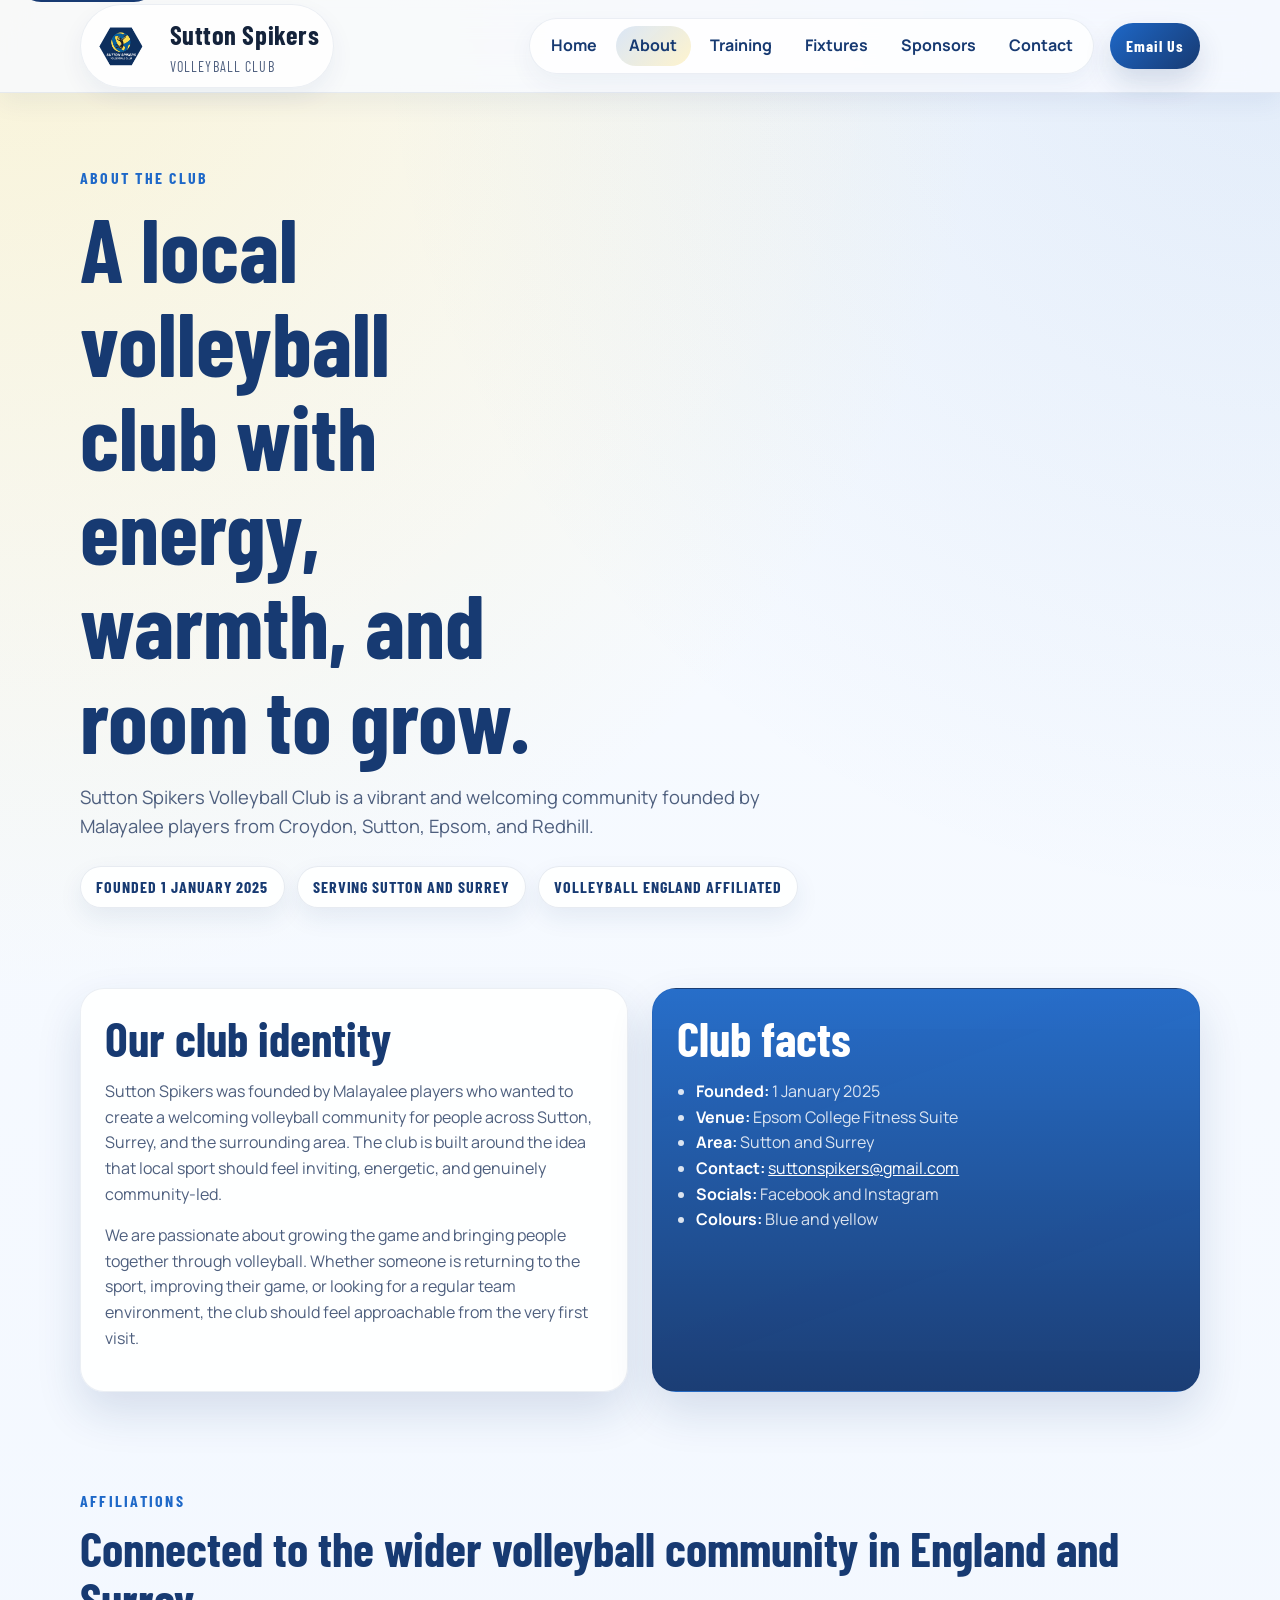
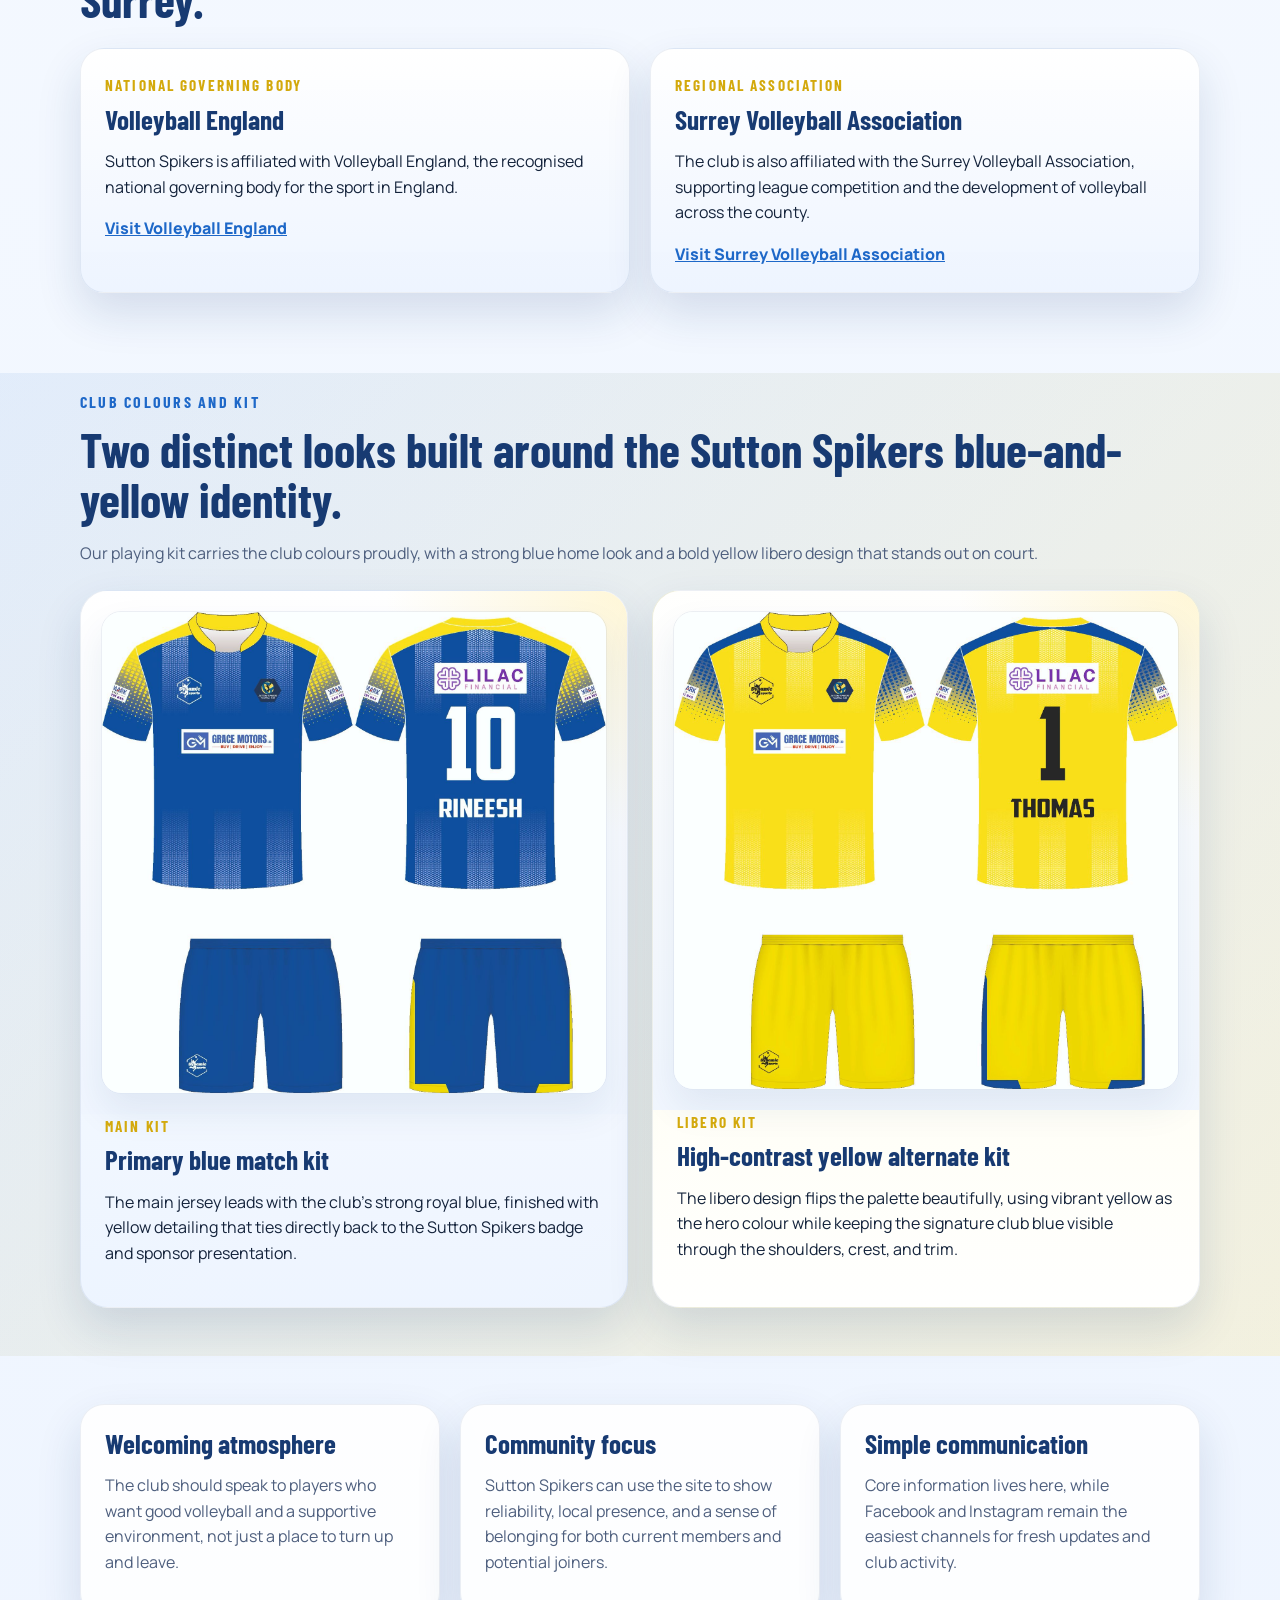
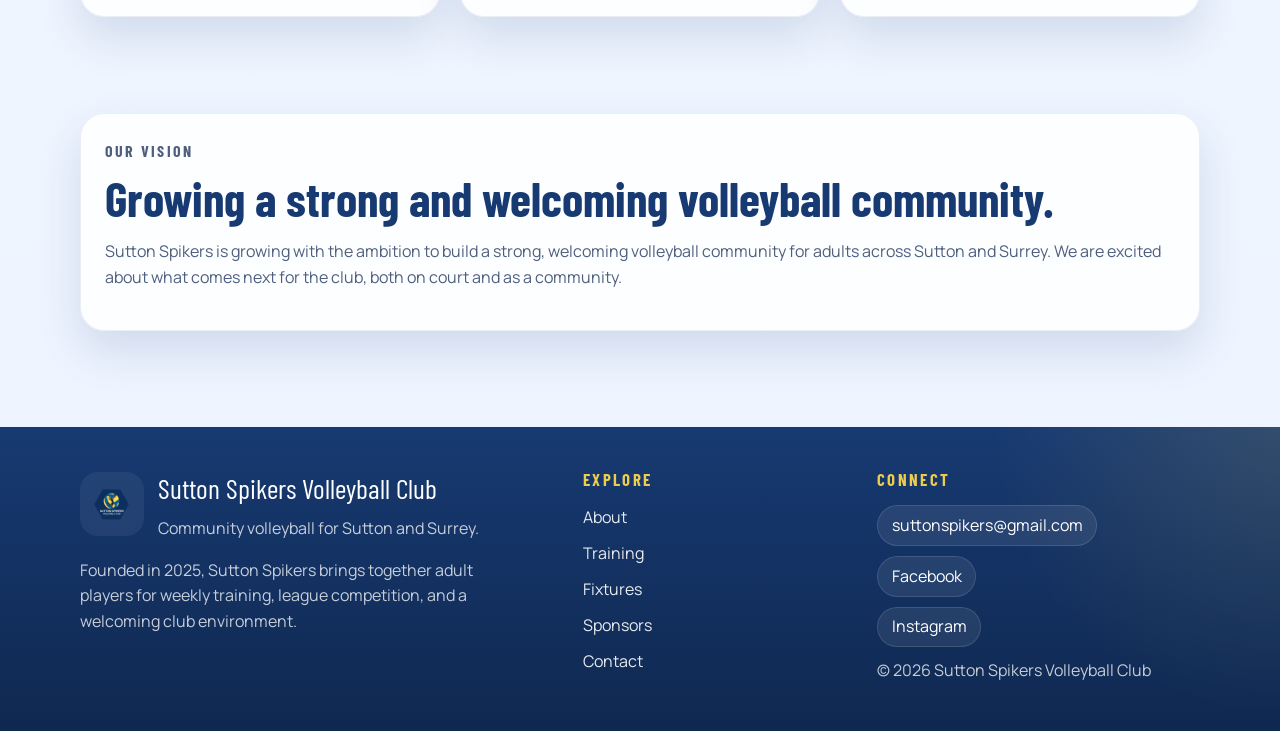
==== about.html @ 0df31cee "Build Sutton Spikers club website" ====
<!DOCTYPE html>
<html lang="en">
<head>
  <meta charset="UTF-8">
  <meta name="viewport" content="width=device-width, initial-scale=1.0">
  <title>About | Sutton Spikers Volleyball Club</title>
  <meta
    name="description"
    content="Learn more about Sutton Spikers Volleyball Club, a vibrant community founded by Malayalee players from Croydon, Sutton, Epsom, and Redhill."
  >
  <meta property="og:title" content="About | Sutton Spikers Volleyball Club">
  <meta property="og:description" content="Learn about Sutton Spikers, founded on 1 January 2025 and serving volleyball players across Sutton and Surrey.">
  <meta property="og:type" content="website">
  <meta property="og:url" content="https://suttonspikers.co.uk/about.html">
  <meta property="og:image" content="https://suttonspikers.co.uk/assets/logo-optimized.png">
  <meta name="twitter:card" content="summary_large_image">
  <meta name="twitter:title" content="About | Sutton Spikers Volleyball Club">
  <meta name="twitter:description" content="Learn about Sutton Spikers, founded on 1 January 2025 and serving volleyball players across Sutton and Surrey.">
  <meta name="twitter:image" content="https://suttonspikers.co.uk/assets/logo-optimized.png">
  <link rel="preconnect" href="https://fonts.googleapis.com">
  <link rel="preconnect" href="https://fonts.gstatic.com" crossorigin>
  <link
    href="https://fonts.googleapis.com/css2?family=Barlow+Condensed:wght@500;600;700&family=Manrope:wght@400;500;700;800&display=swap"
    rel="stylesheet"
  >
  <link rel="icon" type="image/png" href="assets/favicon.png">
  <link rel="stylesheet" href="styles.css">
  <script src="script.js" defer></script>
</head>
<body>
  <a class="skip-link" href="#main-content">Skip to content</a>
  <header class="site-header">
    <div class="container site-header__inner">
      <a class="brand" href="index.html" aria-label="Sutton Spikers home">
        <img class="brand__logo" src="assets/logo-optimized.png" alt="Sutton Spikers Volleyball Club logo">
        <span class="brand__text">
          <span class="brand__name">Sutton Spikers</span>
          <span class="brand__tag">Volleyball Club</span>
        </span>
      </a>
      <button
        class="nav-toggle"
        type="button"
        aria-expanded="false"
        aria-controls="site-nav"
        aria-label="Open navigation"
      >
        <span></span>
        <span></span>
        <span></span>
      </button>
      <div class="header-actions">
        <nav class="site-nav" id="site-nav" aria-label="Primary navigation">
          <a href="index.html">Home</a>
          <a class="is-current" href="about.html" aria-current="page">About</a>
          <a href="training.html">Training</a>
          <a href="fixtures.html">Fixtures</a>
          <a href="sponsors.html">Sponsors</a>
          <a href="contact.html">Contact</a>
        </nav>
        <a
          class="header-cta"
          href="mailto:suttonspikers@gmail.com?subject=Club%20Enquiry"
        >
          Email Us
        </a>
      </div>
    </div>
  </header>

  <main id="main-content">
    <section class="page-hero">
      <div class="container">
        <p class="eyebrow">About the club</p>
        <h1>A local volleyball club with energy, warmth, and room to grow.</h1>
        <p class="page-hero__lede">
          Sutton Spikers Volleyball Club is a vibrant and welcoming community founded by Malayalee players from
          Croydon, Sutton, Epsom, and Redhill.
        </p>
        <div class="training-badges" aria-label="About quick facts">
          <span class="training-badge">Founded 1 January 2025</span>
          <span class="training-badge">Serving Sutton and Surrey</span>
          <span class="training-badge">Volleyball England affiliated</span>
        </div>
      </div>
    </section>

    <section class="section">
      <div class="container content-grid">
        <article class="content-panel">
          <h2>Our club identity</h2>
          <p>
            Sutton Spikers was founded by Malayalee players who wanted to create a welcoming volleyball community for
            people across Sutton, Surrey, and the surrounding area. The club is built around the idea that local sport
            should feel inviting, energetic, and genuinely community-led.
          </p>
          <p>
            We are passionate about growing the game and bringing people together through volleyball. Whether someone
            is returning to the sport, improving their game, or looking for a regular team environment, the club
            should feel approachable from the very first visit.
          </p>
        </article>
        <aside class="content-panel content-panel--highlight">
          <h2>Club facts</h2>
          <ul class="detail-list">
            <li><strong>Founded:</strong> 1 January 2025</li>
            <li><strong>Venue:</strong> Epsom College Fitness Suite</li>
            <li><strong>Area:</strong> Sutton and Surrey</li>
            <li><strong>Contact:</strong> <a href="mailto:suttonspikers@gmail.com">suttonspikers@gmail.com</a></li>
            <li><strong>Socials:</strong> Facebook and Instagram</li>
            <li><strong>Colours:</strong> Blue and yellow</li>
          </ul>
        </aside>
      </div>
    </section>

    <section class="section">
      <div class="container">
        <div class="section-heading">
          <p class="eyebrow">Affiliations</p>
          <h2>Connected to the wider volleyball community in England and Surrey.</h2>
        </div>
        <div class="affiliation-grid">
          <article class="affiliation-card">
            <p class="card-label">National governing body</p>
            <h3>Volleyball England</h3>
            <p>
              Sutton Spikers is affiliated with Volleyball England, the recognised national governing body for the
              sport in England.
            </p>
            <a class="text-link" href="https://www.volleyballengland.org/about-us" target="_blank" rel="noreferrer">
              Visit Volleyball England
            </a>
          </article>
          <article class="affiliation-card">
            <p class="card-label">Regional association</p>
            <h3>Surrey Volleyball Association</h3>
            <p>
              The club is also affiliated with the Surrey Volleyball Association, supporting league competition and the
              development of volleyball across the county.
            </p>
            <a class="text-link" href="https://surreyvolleyball.weebly.com/" target="_blank" rel="noreferrer">
              Visit Surrey Volleyball Association
            </a>
          </article>
        </div>
      </div>
    </section>

    <section class="section section--accent">
      <div class="container">
        <div class="section-heading">
          <p class="eyebrow">Club colours and kit</p>
          <h2>Two distinct looks built around the Sutton Spikers blue-and-yellow identity.</h2>
          <p>
            Our playing kit carries the club colours proudly, with a strong blue home look and a bold yellow libero
            design that stands out on court.
          </p>
        </div>
        <div class="kit-showcase">
          <article class="kit-card">
            <div class="kit-card__image-wrap">
              <img
                class="kit-card__image"
                src="assets/kit/main-kit.jpeg"
                alt="Sutton Spikers main blue jersey and shorts design"
              >
            </div>
            <div class="kit-card__content">
              <p class="card-label">Main kit</p>
              <h3>Primary blue match kit</h3>
              <p>
                The main jersey leads with the club's strong royal blue, finished with yellow detailing that ties
                directly back to the Sutton Spikers badge and sponsor presentation.
              </p>
            </div>
          </article>
          <article class="kit-card kit-card--alt">
            <div class="kit-card__image-wrap">
              <img
                class="kit-card__image"
                src="assets/kit/libero-kit.jpeg"
                alt="Sutton Spikers yellow libero jersey and shorts design"
              >
            </div>
            <div class="kit-card__content">
              <p class="card-label">Libero kit</p>
              <h3>High-contrast yellow alternate kit</h3>
              <p>
                The libero design flips the palette beautifully, using vibrant yellow as the hero colour while keeping
                the signature club blue visible through the shoulders, crest, and trim.
              </p>
            </div>
          </article>
        </div>
      </div>
    </section>

    <section class="section">
      <div class="container card-grid">
        <article class="info-card">
          <h3>Welcoming atmosphere</h3>
          <p>
            The club should speak to players who want good volleyball and a supportive environment, not just a place
            to turn up and leave.
          </p>
        </article>
        <article class="info-card">
          <h3>Community focus</h3>
          <p>
            Sutton Spikers can use the site to show reliability, local presence, and a sense of belonging for both
            current members and potential joiners.
          </p>
        </article>
        <article class="info-card">
          <h3>Simple communication</h3>
          <p>
            Core information lives here, while Facebook and Instagram remain the easiest channels for fresh updates
            and club activity.
          </p>
        </article>
      </div>
    </section>

    <section class="section">
      <div class="container content-panel">
        <p class="eyebrow">Our vision</p>
        <h2>Growing a strong and welcoming volleyball community.</h2>
        <p>
          Sutton Spikers is growing with the ambition to build a strong, welcoming volleyball community for adults
          across Sutton and Surrey. We are excited about what comes next for the club, both on court and as a
          community.
        </p>
      </div>
    </section>
  </main>

  <footer class="site-footer">
    <div class="container site-footer__inner">
      <div class="site-footer__brand">
        <div class="site-footer__brand-top">
          <img class="site-footer__logo" src="assets/logo-optimized.png" alt="Sutton Spikers Volleyball Club logo">
          <div>
            <p class="site-footer__title">Sutton Spikers Volleyball Club</p>
            <p class="site-footer__copy">Community volleyball for Sutton and Surrey.</p>
          </div>
        </div>
        <p class="site-footer__text">
          Founded in 2025, Sutton Spikers brings together adult players for weekly training, league competition, and a
          welcoming club environment.
        </p>
      </div>
      <div class="site-footer__group">
        <p class="site-footer__heading">Explore</p>
        <nav class="footer-nav" aria-label="Footer quick links">
          <a href="about.html">About</a>
          <a href="training.html">Training</a>
          <a href="fixtures.html">Fixtures</a>
          <a href="sponsors.html">Sponsors</a>
          <a href="contact.html">Contact</a>
        </nav>
      </div>
      <div class="site-footer__group">
        <p class="site-footer__heading">Connect</p>
        <div class="footer-meta">
          <a class="footer-chip" href="mailto:suttonspikers@gmail.com">suttonspikers@gmail.com</a>
          <a class="footer-chip" href="https://www.facebook.com/profile.php?id=61576265198598&locale=en_GB" target="_blank" rel="noreferrer">Facebook</a>
          <a class="footer-chip" href="https://www.instagram.com/sutton_spikers/?hl=en" target="_blank" rel="noreferrer">Instagram</a>
          <p>&copy; 2026 Sutton Spikers Volleyball Club</p>
        </div>
      </div>
    </div>
  </footer>
</body>
</html>
---- styles.css ----
:root {
  --bg: #f4f8ff;
  --surface: #ffffff;
  --surface-alt: #edf4ff;
  --surface-strong: #173a72;
  --text: #14233b;
  --text-soft: #4e5f7e;
  --line: #d5e0f0;
  --primary: #1e68c8;
  --primary-deep: #173a72;
  --secondary: #ffd94d;
  --secondary-deep: #d3a90c;
  --shadow: 0 20px 45px rgba(23, 58, 114, 0.14);
  --radius: 24px;
  --radius-sm: 16px;
  --container: 1120px;
}

*,
*::before,
*::after {
  box-sizing: border-box;
}

html {
  scroll-behavior: smooth;
}

body {
  margin: 0;
  font-family: "Manrope", sans-serif;
  color: var(--text);
  background:
    radial-gradient(circle at top left, rgba(255, 217, 77, 0.22), transparent 24%),
    radial-gradient(circle at right top, rgba(30, 104, 200, 0.1), transparent 22%),
    linear-gradient(180deg, #f8fbff 0%, #edf4ff 100%);
  line-height: 1.6;
}

img {
  max-width: 100%;
  display: block;
}

a {
  color: inherit;
}

a:hover {
  text-decoration: none;
}

:focus-visible {
  outline: 3px solid var(--secondary);
  outline-offset: 3px;
}

.skip-link {
  position: absolute;
  left: 1rem;
  top: -3rem;
  padding: 0.75rem 1rem;
  border-radius: 999px;
  background: var(--primary-deep);
  color: #fff;
  z-index: 100;
}

.skip-link:focus {
  top: 1rem;
}

.container {
  width: min(calc(100% - 2rem), var(--container));
  margin: 0 auto;
}

.site-header {
  position: sticky;
  top: 0;
  z-index: 20;
  backdrop-filter: blur(16px);
  background: rgba(248, 251, 255, 0.82);
  border-bottom: 1px solid rgba(23, 58, 114, 0.08);
  box-shadow: 0 10px 24px rgba(23, 58, 114, 0.06);
}

.site-header__inner {
  display: flex;
  align-items: center;
  justify-content: space-between;
  gap: 1.5rem;
  min-height: 92px;
}

.brand {
  display: inline-flex;
  align-items: center;
  gap: 0.9rem;
  padding: 0.45rem 0.85rem 0.45rem 0.45rem;
  border-radius: 999px;
  background: rgba(255, 255, 255, 0.78);
  border: 1px solid rgba(23, 58, 114, 0.08);
  box-shadow: 0 10px 24px rgba(23, 58, 114, 0.06);
  text-decoration: none;
}

.brand__logo {
  width: 4.2rem;
  height: 4.2rem;
  object-fit: contain;
  flex-shrink: 0;
}

.brand__text {
  display: flex;
  flex-direction: column;
}

.brand__name,
.brand__tag,
.eyebrow,
h1,
h2,
h3,
.button {
  font-family: "Barlow Condensed", sans-serif;
}

.brand__name {
  font-size: 1.65rem;
  font-weight: 700;
  letter-spacing: 0.02em;
}

.brand__tag {
  color: var(--text-soft);
  font-size: 0.88rem;
  letter-spacing: 0.08em;
  text-transform: uppercase;
}

.header-actions {
  display: flex;
  align-items: center;
  gap: 1rem;
}

.site-nav {
  display: flex;
  align-items: center;
  gap: 0.35rem;
  padding: 0.45rem;
  border-radius: 999px;
  background: rgba(255, 255, 255, 0.74);
  border: 1px solid rgba(23, 58, 114, 0.08);
  box-shadow: 0 10px 24px rgba(23, 58, 114, 0.05);
}

.site-nav a {
  position: relative;
  display: inline-flex;
  align-items: center;
  min-height: 2.5rem;
  padding: 0.35rem 0.85rem;
  border-radius: 999px;
  text-decoration: none;
  font-weight: 700;
  color: var(--primary-deep);
  transition: background-color 160ms ease, color 160ms ease;
}

.site-nav a::after {
  display: none;
}

.site-nav a:hover {
  background: rgba(23, 58, 114, 0.05);
}

.site-nav a.is-current {
  background: linear-gradient(135deg, rgba(30, 104, 200, 0.16), rgba(255, 217, 77, 0.28));
  color: var(--primary-deep);
}

.header-cta {
  display: inline-flex;
  align-items: center;
  justify-content: center;
  min-height: 2.85rem;
  padding: 0.55rem 1rem;
  border-radius: 999px;
  background: linear-gradient(135deg, var(--primary), var(--primary-deep));
  box-shadow: 0 14px 28px rgba(23, 58, 114, 0.16);
  color: #fff;
  font-family: "Barlow Condensed", sans-serif;
  font-size: 1rem;
  font-weight: 700;
  letter-spacing: 0.06em;
  text-decoration: none;
  white-space: nowrap;
}

.nav-toggle {
  display: none;
  width: 3rem;
  height: 3rem;
  border: 0;
  border-radius: 14px;
  background: var(--primary-deep);
  cursor: pointer;
  padding: 0.8rem 0.65rem;
}

.nav-toggle span {
  display: block;
  height: 2px;
  margin: 0.25rem 0;
  background: #fff;
}

.hero,
.page-hero {
  padding: 4.5rem 0 3rem;
}

.hero__grid,
.content-grid,
.contact-grid,
.feature-split {
  display: grid;
  gap: 1.5rem;
}

.hero__grid {
  grid-template-columns: minmax(0, 1.4fr) minmax(280px, 0.8fr);
  align-items: center;
}

.eyebrow {
  margin: 0 0 0.6rem;
  font-size: 1rem;
  font-weight: 700;
  letter-spacing: 0.14em;
  text-transform: uppercase;
  color: var(--primary);
}

h1,
h2,
h3 {
  margin: 0 0 0.8rem;
  line-height: 1.05;
  color: var(--primary-deep);
}

h1 {
  font-size: clamp(3rem, 8vw, 5.6rem);
  max-width: 11ch;
}

h2 {
  font-size: clamp(2rem, 5vw, 3rem);
}

h3 {
  font-size: 1.7rem;
}

.hero__lede,
.page-hero__lede,
.section-heading h2 + p,
.content-panel p,
.info-card p,
.cta-banner p,
.stacked-list__item p {
  color: var(--text-soft);
}

.hero__lede,
.page-hero__lede {
  max-width: 62ch;
  font-size: 1.15rem;
}

.button-row {
  display: flex;
  flex-wrap: wrap;
  gap: 0.9rem;
  margin: 2rem 0 1.5rem;
}

.button {
  display: inline-flex;
  align-items: center;
  justify-content: center;
  min-height: 3.25rem;
  min-width: 9rem;
  padding: 0.7rem 1.35rem;
  border-radius: 999px;
  text-decoration: none;
  font-size: 1.1rem;
  letter-spacing: 0.04em;
  white-space: nowrap;
}

.button--primary {
  background: linear-gradient(135deg, var(--primary), var(--primary-deep));
  color: #fff;
  box-shadow: var(--shadow);
}

.button--secondary {
  background: rgba(255, 255, 255, 0.8);
  border: 1px solid rgba(23, 58, 114, 0.14);
  color: var(--primary-deep);
}

.hero__highlights,
.detail-list {
  padding-left: 1.2rem;
  color: var(--text-soft);
}

.hero-card,
.content-panel,
.info-card,
.stacked-list__item,
.cta-banner {
  background: rgba(255, 255, 255, 0.88);
  border: 1px solid rgba(23, 58, 114, 0.08);
  border-radius: var(--radius);
  box-shadow: var(--shadow);
}

.hero-card,
.content-panel,
.info-card,
.stacked-list__item {
  padding: 1.5rem;
}

.hero-card {
  background:
    linear-gradient(180deg, rgba(255, 255, 255, 0.96), rgba(237, 244, 255, 0.96)),
    linear-gradient(160deg, rgba(255, 217, 77, 0.18), rgba(30, 104, 200, 0.08));
  padding: 1.75rem;
}

.hero-card__label {
  margin: 0 0 1rem;
  color: var(--primary);
  font-size: 0.95rem;
  font-weight: 800;
  letter-spacing: 0.14em;
  text-transform: uppercase;
}

.key-details {
  display: grid;
  gap: 1rem;
  margin: 0;
}

.key-details__item {
  padding: 1rem 1rem 1.05rem;
  border-radius: 18px;
  background: rgba(255, 255, 255, 0.8);
  border: 1px solid rgba(23, 58, 114, 0.08);
}

.key-details__item--highlight {
  background:
    linear-gradient(135deg, rgba(30, 104, 200, 0.96), rgba(23, 58, 114, 0.98));
  border-color: rgba(23, 58, 114, 0.18);
}

.key-details dt {
  color: var(--text-soft);
  font-size: 0.9rem;
  text-transform: uppercase;
  letter-spacing: 0.08em;
}

.key-details dd {
  margin: 0.15rem 0 0;
  font-size: 1.05rem;
  font-weight: 700;
  color: var(--primary-deep);
}

.key-details__item--highlight dt,
.key-details__item--highlight dd {
  color: #fff;
}

.section {
  padding: 2rem 0 4rem;
}

.section--accent {
  position: relative;
}

.section--accent::before {
  content: "";
  position: absolute;
  inset: 1rem 0;
  background: linear-gradient(135deg, rgba(30, 104, 200, 0.08), rgba(255, 217, 77, 0.18));
  z-index: -1;
}

.section-heading {
  margin-bottom: 1.5rem;
}

.card-grid {
  display: grid;
  grid-template-columns: repeat(3, minmax(0, 1fr));
  gap: 1.25rem;
}

.text-link {
  color: var(--primary);
  font-weight: 800;
}

.card-label {
  margin: 0 0 0.45rem;
  font-family: "Barlow Condensed", sans-serif;
  font-size: 0.95rem;
  font-weight: 700;
  letter-spacing: 0.14em;
  text-transform: uppercase;
  color: var(--secondary-deep);
}

.feature-split,
.content-grid,
.contact-grid {
  grid-template-columns: repeat(2, minmax(0, 1fr));
}

.home-story .text-link {
  display: inline-block;
  margin-top: 0.5rem;
}

.home-photo-feature {
  display: grid;
  grid-template-columns: minmax(0, 1.15fr) minmax(280px, 0.85fr);
  gap: 1.5rem;
  align-items: center;
}

.home-photo-feature__image-wrap {
  padding: 1rem;
  border-radius: calc(var(--radius) + 6px);
  background:
    linear-gradient(180deg, rgba(255, 255, 255, 0.96), rgba(237, 244, 255, 0.96)),
    radial-gradient(circle at top right, rgba(255, 217, 77, 0.18), transparent 26%);
  border: 1px solid rgba(23, 58, 114, 0.08);
  box-shadow: var(--shadow);
}

.home-photo-feature__image {
  width: 100%;
  border-radius: 22px;
  box-shadow: 0 18px 36px rgba(23, 58, 114, 0.12);
}

.home-photo-feature__content {
  padding: 1.5rem;
  border-radius: var(--radius);
  background: rgba(255, 255, 255, 0.9);
  border: 1px solid rgba(23, 58, 114, 0.08);
  box-shadow: var(--shadow);
}

.training-badges {
  display: flex;
  flex-wrap: wrap;
  gap: 0.75rem;
  margin-top: 1.5rem;
}

.training-badge {
  display: inline-flex;
  align-items: center;
  min-height: 2.5rem;
  padding: 0.45rem 0.95rem;
  border-radius: 999px;
  background: rgba(255, 255, 255, 0.9);
  border: 1px solid rgba(23, 58, 114, 0.1);
  color: var(--primary-deep);
  font-family: "Barlow Condensed", sans-serif;
  font-size: 1rem;
  font-weight: 700;
  letter-spacing: 0.06em;
  text-transform: uppercase;
  box-shadow: 0 10px 24px rgba(23, 58, 114, 0.08);
}

.training-feature {
  padding: 1.75rem;
  border-radius: var(--radius);
  background:
    linear-gradient(180deg, rgba(27, 78, 151, 0.98), rgba(23, 58, 114, 0.98)),
    linear-gradient(160deg, rgba(255, 217, 77, 0.22), transparent);
  color: #fff;
  box-shadow: var(--shadow);
}

.training-feature h2,
.training-feature strong {
  color: #fff;
}

.training-feature__eyebrow {
  margin: 0 0 0.5rem;
  font-family: "Barlow Condensed", sans-serif;
  font-size: 1rem;
  font-weight: 700;
  letter-spacing: 0.14em;
  text-transform: uppercase;
  color: rgba(255, 255, 255, 0.74);
}

.training-feature__time {
  margin: 1rem 0 1.2rem;
  font-family: "Barlow Condensed", sans-serif;
  font-size: clamp(2.2rem, 5vw, 3.6rem);
  line-height: 0.95;
  letter-spacing: 0.03em;
  color: var(--secondary);
  white-space: nowrap;
}

.training-feature__meta {
  display: grid;
  grid-template-columns: repeat(3, minmax(0, 1fr));
  gap: 0.9rem;
  margin-bottom: 1rem;
}

.training-feature__meta div {
  padding: 0.9rem 1rem;
  border-radius: 18px;
  background: rgba(255, 255, 255, 0.1);
  border: 1px solid rgba(255, 255, 255, 0.14);
}

.training-feature__meta span {
  display: block;
  margin-bottom: 0.2rem;
  font-size: 0.82rem;
  letter-spacing: 0.08em;
  text-transform: uppercase;
  color: rgba(255, 255, 255, 0.72);
}

.training-feature__meta strong {
  font-size: 1rem;
}

.training-feature__note {
  margin: 0;
  color: rgba(255, 255, 255, 0.84);
}

.expect-grid {
  display: grid;
  grid-template-columns: repeat(3, minmax(0, 1fr));
  gap: 1.25rem;
}

.affiliation-grid {
  display: grid;
  grid-template-columns: repeat(2, minmax(0, 1fr));
  gap: 1.25rem;
}

.affiliation-card {
  padding: 1.5rem;
  border-radius: var(--radius);
  background:
    linear-gradient(180deg, rgba(255, 255, 255, 0.95), rgba(237, 244, 255, 0.96));
  border: 1px solid rgba(23, 58, 114, 0.08);
  box-shadow: var(--shadow);
}

.kit-showcase {
  display: grid;
  grid-template-columns: repeat(2, minmax(0, 1fr));
  gap: 1.5rem;
}

.kit-card {
  overflow: hidden;
  border-radius: calc(var(--radius) + 4px);
  background:
    linear-gradient(180deg, rgba(255, 255, 255, 0.96), rgba(237, 244, 255, 0.96));
  border: 1px solid rgba(23, 58, 114, 0.08);
  box-shadow: var(--shadow);
}

.kit-card--alt {
  background:
    linear-gradient(180deg, rgba(255, 252, 228, 0.96), rgba(255, 255, 255, 0.96));
}

.kit-card__image-wrap {
  padding: 1.25rem;
  background:
    radial-gradient(circle at top right, rgba(255, 217, 77, 0.22), transparent 32%),
    linear-gradient(180deg, rgba(255, 255, 255, 0.94), rgba(240, 246, 255, 0.94));
}

.kit-card__image {
  width: 100%;
  border-radius: 20px;
  border: 1px solid rgba(23, 58, 114, 0.08);
  box-shadow: 0 18px 36px rgba(23, 58, 114, 0.08);
}

.kit-card__content {
  padding: 0 1.5rem 1.5rem;
}

.expect-card {
  padding: 1.5rem;
  border-radius: var(--radius);
  background:
    linear-gradient(180deg, rgba(255, 255, 255, 0.95), rgba(237, 244, 255, 0.96));
  border: 1px solid rgba(23, 58, 114, 0.08);
  box-shadow: var(--shadow);
}

.expect-card__icon {
  display: inline-flex;
  align-items: center;
  justify-content: center;
  min-width: 3.3rem;
  height: 3.3rem;
  margin: 0 0 1rem;
  padding: 0 0.8rem;
  border-radius: 18px;
  background: linear-gradient(135deg, var(--secondary), #ffe893);
  color: var(--primary-deep);
  font-family: "Barlow Condensed", sans-serif;
  font-size: 1.2rem;
  font-weight: 700;
  letter-spacing: 0.08em;
}

.sponsor-preview {
  display: grid;
  grid-template-columns: minmax(0, 0.9fr) minmax(0, 1.1fr);
  gap: 1.5rem;
  align-items: center;
}

.home-spotlight {
  display: grid;
  grid-template-columns: minmax(0, 1.15fr) minmax(280px, 0.85fr);
  gap: 1.5rem;
  align-items: stretch;
}

.home-spotlight__content,
.home-spotlight__panel {
  padding: 1.6rem;
  border-radius: var(--radius);
  box-shadow: var(--shadow);
}

.home-spotlight__stack {
  display: grid;
  gap: 1rem;
}

.home-spotlight__header {
  display: flex;
  align-items: center;
  justify-content: space-between;
  gap: 1rem;
  margin-bottom: 0.85rem;
}

.home-spotlight__content {
  background:
    linear-gradient(180deg, rgba(255, 255, 255, 0.95), rgba(237, 244, 255, 0.96)),
    radial-gradient(circle at right top, rgba(255, 217, 77, 0.18), transparent 28%);
  border: 1px solid rgba(23, 58, 114, 0.08);
}

.home-spotlight__panel {
  background:
    linear-gradient(180deg, rgba(30, 104, 200, 0.96), rgba(23, 58, 114, 0.98)),
    linear-gradient(160deg, rgba(255, 217, 77, 0.22), transparent);
  color: #fff;
}

.home-spotlight__panel--light {
  background:
    linear-gradient(180deg, rgba(255, 255, 255, 0.96), rgba(237, 244, 255, 0.96)),
    radial-gradient(circle at right top, rgba(255, 217, 77, 0.18), transparent 30%);
  border: 1px solid rgba(23, 58, 114, 0.08);
  color: var(--text);
}

.home-spotlight__panel h3,
.home-spotlight__panel .card-label {
  color: #fff;
}

.home-spotlight__panel p {
  color: rgba(255, 255, 255, 0.84);
}

.home-spotlight__panel--light h3 {
  color: var(--primary-deep);
}

.home-spotlight__panel--light .card-label {
  color: var(--secondary-deep);
}

.home-spotlight__panel--light p {
  color: var(--text-soft);
}

.scoreboard {
  display: grid;
  grid-template-columns: minmax(0, 1fr) auto minmax(0, 1fr);
  gap: 0.9rem;
  align-items: center;
  margin-bottom: 0.85rem;
}

.scoreboard__team {
  min-width: 0;
}

.scoreboard__team--right {
  text-align: right;
}

.scoreboard__name {
  display: block;
  font-family: "Barlow Condensed", sans-serif;
  font-size: 1.4rem;
  font-weight: 700;
  line-height: 1;
}

.scoreboard__score {
  display: inline-flex;
  align-items: center;
  justify-content: center;
  min-width: 6rem;
  min-height: 4rem;
  padding: 0.4rem 0.9rem;
  border-radius: 20px;
  background: rgba(255, 255, 255, 0.12);
  border: 1px solid rgba(255, 255, 255, 0.14);
  font-family: "Barlow Condensed", sans-serif;
  font-size: 2.5rem;
  font-weight: 700;
  letter-spacing: 0.04em;
  color: #fff;
}

.scoreboard__score--fixture {
  min-width: 4.5rem;
  font-size: 1.8rem;
}

.home-spotlight__panel--light .scoreboard__score {
  background: rgba(23, 58, 114, 0.06);
  border: 1px solid rgba(23, 58, 114, 0.08);
  color: var(--primary-deep);
}

.form-strip {
  display: inline-flex;
  gap: 0.35rem;
}

.form-pill {
  display: inline-flex;
  align-items: center;
  justify-content: center;
  width: 2rem;
  height: 2rem;
  border-radius: 10px;
  background: #2a9c53;
  color: #fff;
  font-family: "Barlow Condensed", sans-serif;
  font-size: 1rem;
  font-weight: 700;
  letter-spacing: 0.14em;
}

.home-spotlight__meta {
  font-weight: 700;
  letter-spacing: 0.04em;
}

.sponsor-preview__text {
  padding: 1.5rem;
  border-radius: var(--radius);
  background: rgba(255, 255, 255, 0.88);
  border: 1px solid rgba(23, 58, 114, 0.08);
  box-shadow: var(--shadow);
}

.sponsor-preview__logos,
.sponsor-grid {
  display: grid;
  gap: 1.25rem;
}

.sponsor-preview__logos {
  grid-template-columns: repeat(3, minmax(0, 1fr));
}

.sponsor-grid {
  grid-template-columns: repeat(3, minmax(0, 1fr));
}

.sponsor-card {
  padding: 1.5rem;
  border-radius: var(--radius);
  background: rgba(255, 255, 255, 0.92);
  border: 1px solid rgba(23, 58, 114, 0.08);
  box-shadow: var(--shadow);
}

.sponsor-logo-card {
  display: grid;
  place-items: center;
  min-height: 200px;
  padding: 1.25rem;
  margin-bottom: 1.25rem;
  border-radius: 20px;
  background: #fff;
  border: 1px solid var(--line);
}

.sponsor-logo-card img {
  width: 100%;
  max-height: 140px;
  object-fit: contain;
}

.sponsor-logo-link {
  display: block;
  width: 100%;
}

.sponsor-logo-card--compact {
  min-height: 140px;
  margin-bottom: 0;
}

.sponsor-logo-card--compact img {
  max-height: 84px;
}

.stacked-list {
  display: grid;
  gap: 1rem;
}

.content-panel--highlight {
  background:
    linear-gradient(180deg, rgba(30, 104, 200, 0.96), rgba(23, 58, 114, 0.98)),
    linear-gradient(160deg, rgba(255, 217, 77, 0.24), transparent);
  color: #fff;
}

.content-panel--highlight h2,
.content-panel--highlight a,
.content-panel--highlight strong {
  color: #fff;
}

.content-panel--highlight p,
.content-panel--highlight li,
.content-panel--highlight .small-note {
  color: rgba(255, 255, 255, 0.84);
}

.info-card--important {
  background: linear-gradient(180deg, rgba(255, 248, 214, 0.96), rgba(255, 255, 255, 0.96));
  border: 1px solid rgba(211, 169, 12, 0.35);
  box-shadow: 0 18px 36px rgba(211, 169, 12, 0.12);
}

.cta-banner--training {
  background:
    linear-gradient(180deg, rgba(255, 255, 255, 0.92), rgba(237, 244, 255, 0.96)),
    radial-gradient(circle at right top, rgba(255, 217, 77, 0.2), transparent 32%);
}

.cta-banner {
  display: flex;
  align-items: center;
  justify-content: space-between;
  gap: 1.5rem;
  padding: 1.75rem 2rem;
}

.small-note {
  font-size: 0.95rem;
}

.table-wrap {
  overflow-x: auto;
}

.fixture-table {
  width: 100%;
  border-collapse: collapse;
  min-width: 660px;
}

.fixture-table caption {
  text-align: left;
  margin-bottom: 1rem;
  color: var(--text-soft);
}

.fixture-table th,
.fixture-table td {
  padding: 0.95rem 1rem;
  border-bottom: 1px solid var(--line);
  text-align: left;
}

.fixture-table th {
  color: var(--primary-deep);
}

.site-footer {
  margin-top: 2rem;
  padding: 2.4rem 0 3rem;
  background:
    radial-gradient(circle at top right, rgba(255, 217, 77, 0.12), transparent 22%),
    linear-gradient(180deg, #173a72 0%, #0f2850 100%);
  color: #fff;
}

.site-footer__inner {
  display: grid;
  grid-template-columns: 1.25fr 0.7fr 0.85fr;
  gap: 1.75rem;
  align-items: start;
}

.site-footer__brand-top {
  display: flex;
  align-items: center;
  gap: 0.9rem;
  margin-bottom: 1rem;
}

.site-footer__logo {
  width: 4rem;
  height: 4rem;
  object-fit: contain;
  flex-shrink: 0;
  border-radius: 18px;
  background: rgba(255, 255, 255, 0.06);
  padding: 0.3rem;
}

.site-footer__title {
  margin: 0 0 0.35rem;
  font-family: "Barlow Condensed", sans-serif;
  font-size: 1.75rem;
}

.site-footer__copy,
.footer-meta p {
  margin: 0;
  color: rgba(255, 255, 255, 0.76);
}

.site-footer__text {
  margin: 0;
  max-width: 42ch;
  color: rgba(255, 255, 255, 0.76);
}

.site-footer__heading {
  margin: 0 0 0.8rem;
  font-family: "Barlow Condensed", sans-serif;
  font-size: 1.05rem;
  font-weight: 700;
  letter-spacing: 0.14em;
  text-transform: uppercase;
  color: rgba(255, 217, 77, 0.92);
}

.footer-nav,
.footer-meta {
  display: grid;
  gap: 0.65rem;
}

.footer-nav a,
.footer-meta a {
  color: #fff;
  text-decoration: none;
}

.footer-nav a {
  width: fit-content;
  color: rgba(255, 255, 255, 0.9);
}

.footer-chip {
  display: inline-flex;
  align-items: center;
  width: fit-content;
  min-height: 2.25rem;
  padding: 0.4rem 0.85rem;
  border-radius: 999px;
  background: rgba(255, 255, 255, 0.08);
  border: 1px solid rgba(255, 255, 255, 0.12);
  color: #fff;
}

@media (max-width: 900px) {
  .hero__grid,
  .card-grid,
  .feature-split,
  .content-grid,
  .contact-grid,
  .expect-grid,
  .affiliation-grid,
  .kit-showcase,
  .home-photo-feature,
  .home-spotlight,
  .sponsor-preview,
  .sponsor-preview__logos,
  .sponsor-grid,
  .site-footer__inner {
    grid-template-columns: 1fr;
  }

  .training-feature__meta {
    grid-template-columns: 1fr;
  }

  .cta-banner {
    flex-direction: column;
    align-items: flex-start;
  }
}

@media (max-width: 760px) {
  .nav-toggle {
    display: inline-block;
  }

  .header-actions {
    margin-left: auto;
  }

  .header-cta {
    display: none;
  }

  .site-nav {
    position: absolute;
    top: calc(100% + 0.5rem);
    left: 1rem;
    right: 1rem;
    display: none;
    flex-direction: column;
    align-items: flex-start;
    padding: 1rem;
    gap: 0.25rem;
    border: 1px solid rgba(23, 58, 114, 0.08);
    border-radius: 20px;
    background: rgba(255, 255, 255, 0.98);
    box-shadow: var(--shadow);
  }

  .site-nav.is-open {
    display: flex;
  }

  .site-nav a {
    width: 100%;
  }

  .site-header__inner {
    position: relative;
  }

  h1 {
    max-width: 100%;
  }
}

@media (max-width: 560px) {
  .brand__logo {
    width: 3.25rem;
    height: 3.25rem;
  }

  .brand__name {
    font-size: 1.3rem;
  }

  .brand__tag {
    font-size: 0.82rem;
  }

  .hero,
  .page-hero {
    padding-top: 3.25rem;
  }

  .button-row {
    flex-direction: column;
    align-items: stretch;
  }

  .button {
    width: 100%;
  }

  .hero-card,
  .content-panel,
  .info-card,
  .stacked-list__item,
  .cta-banner {
    padding: 1.25rem;
  }
}
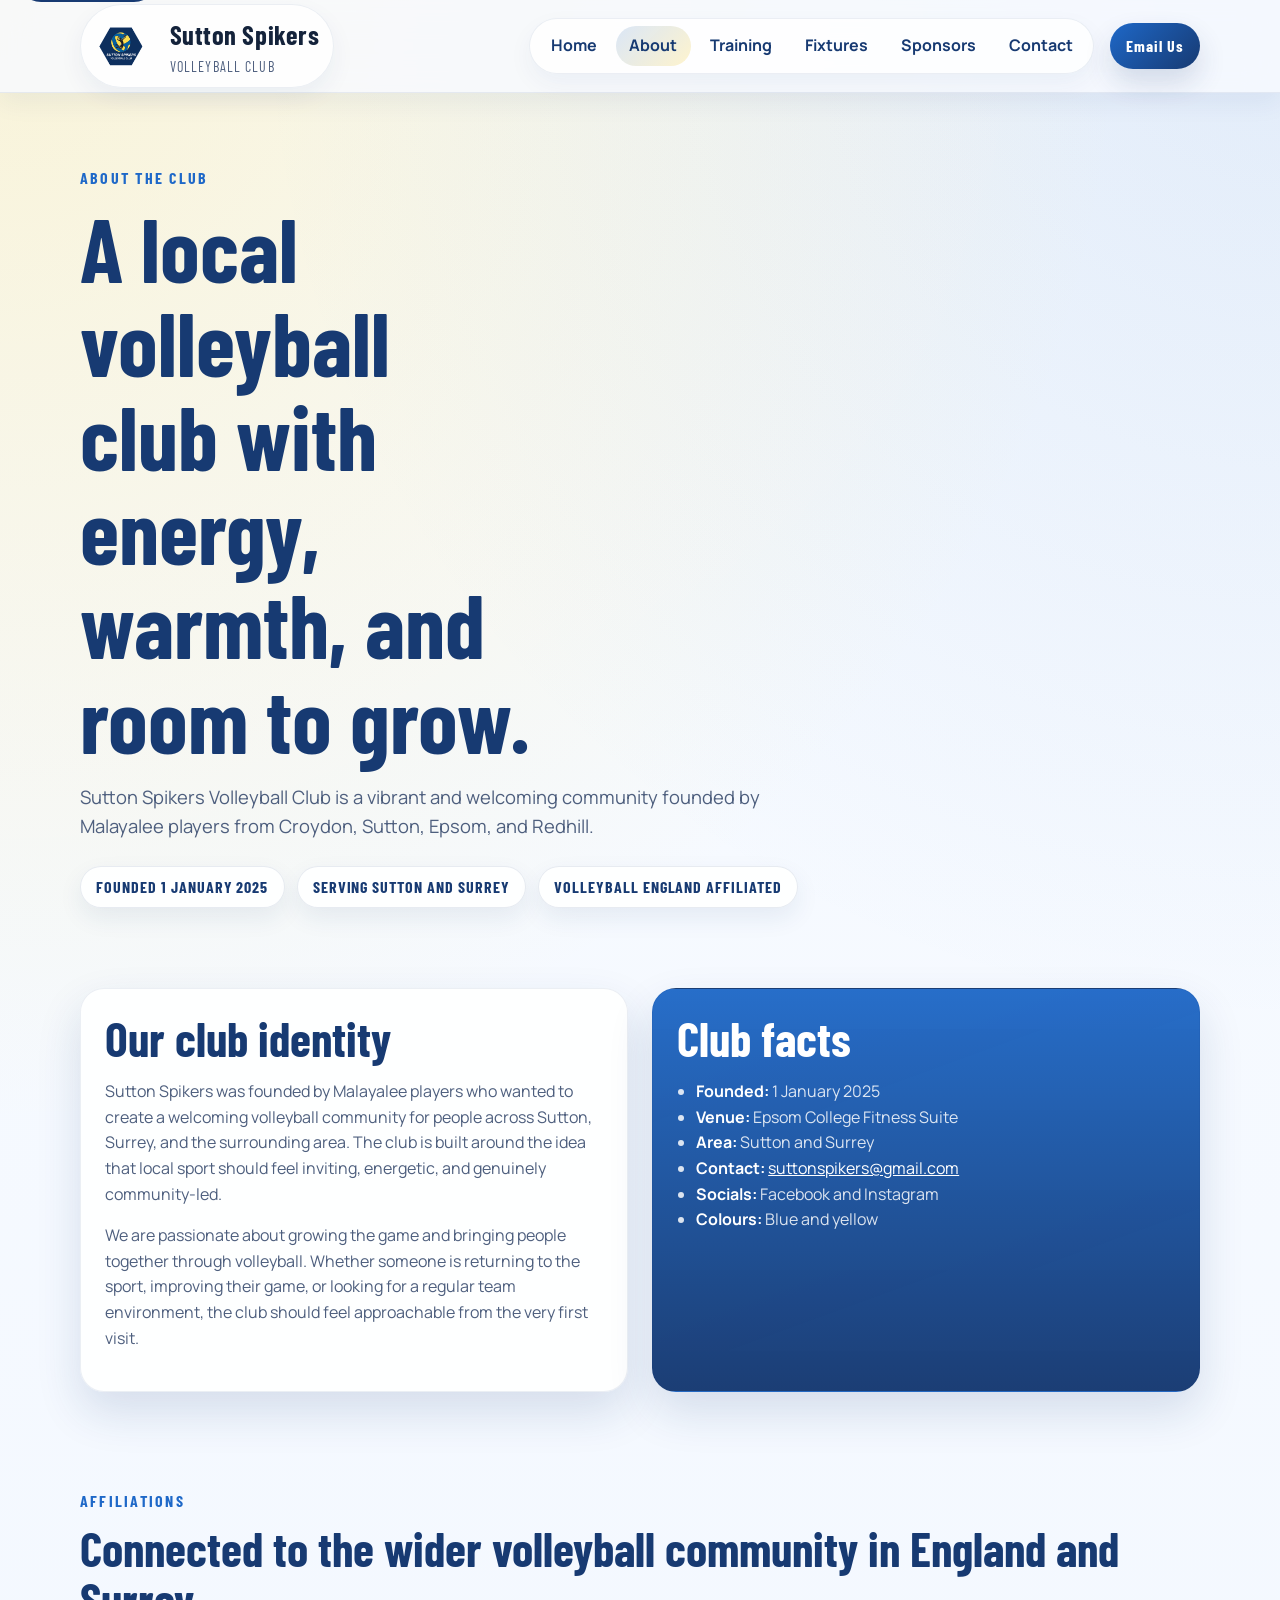
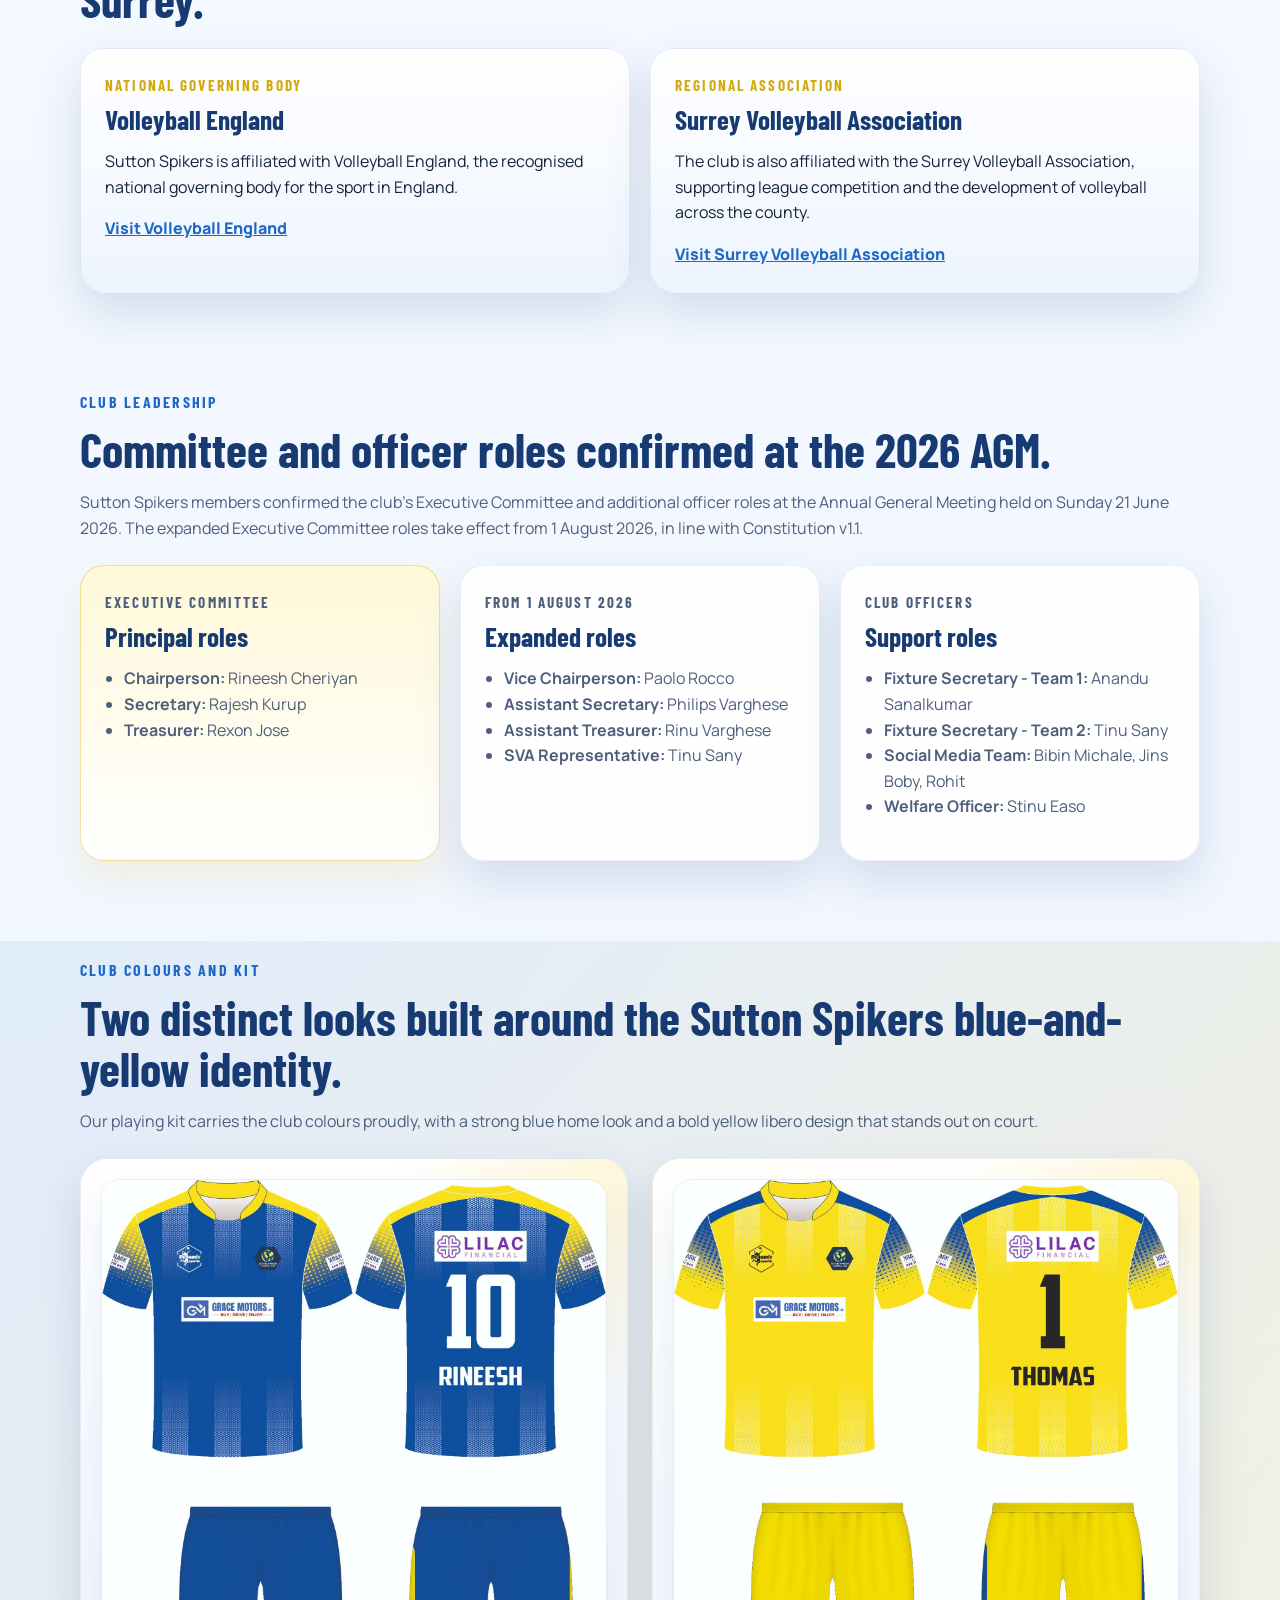
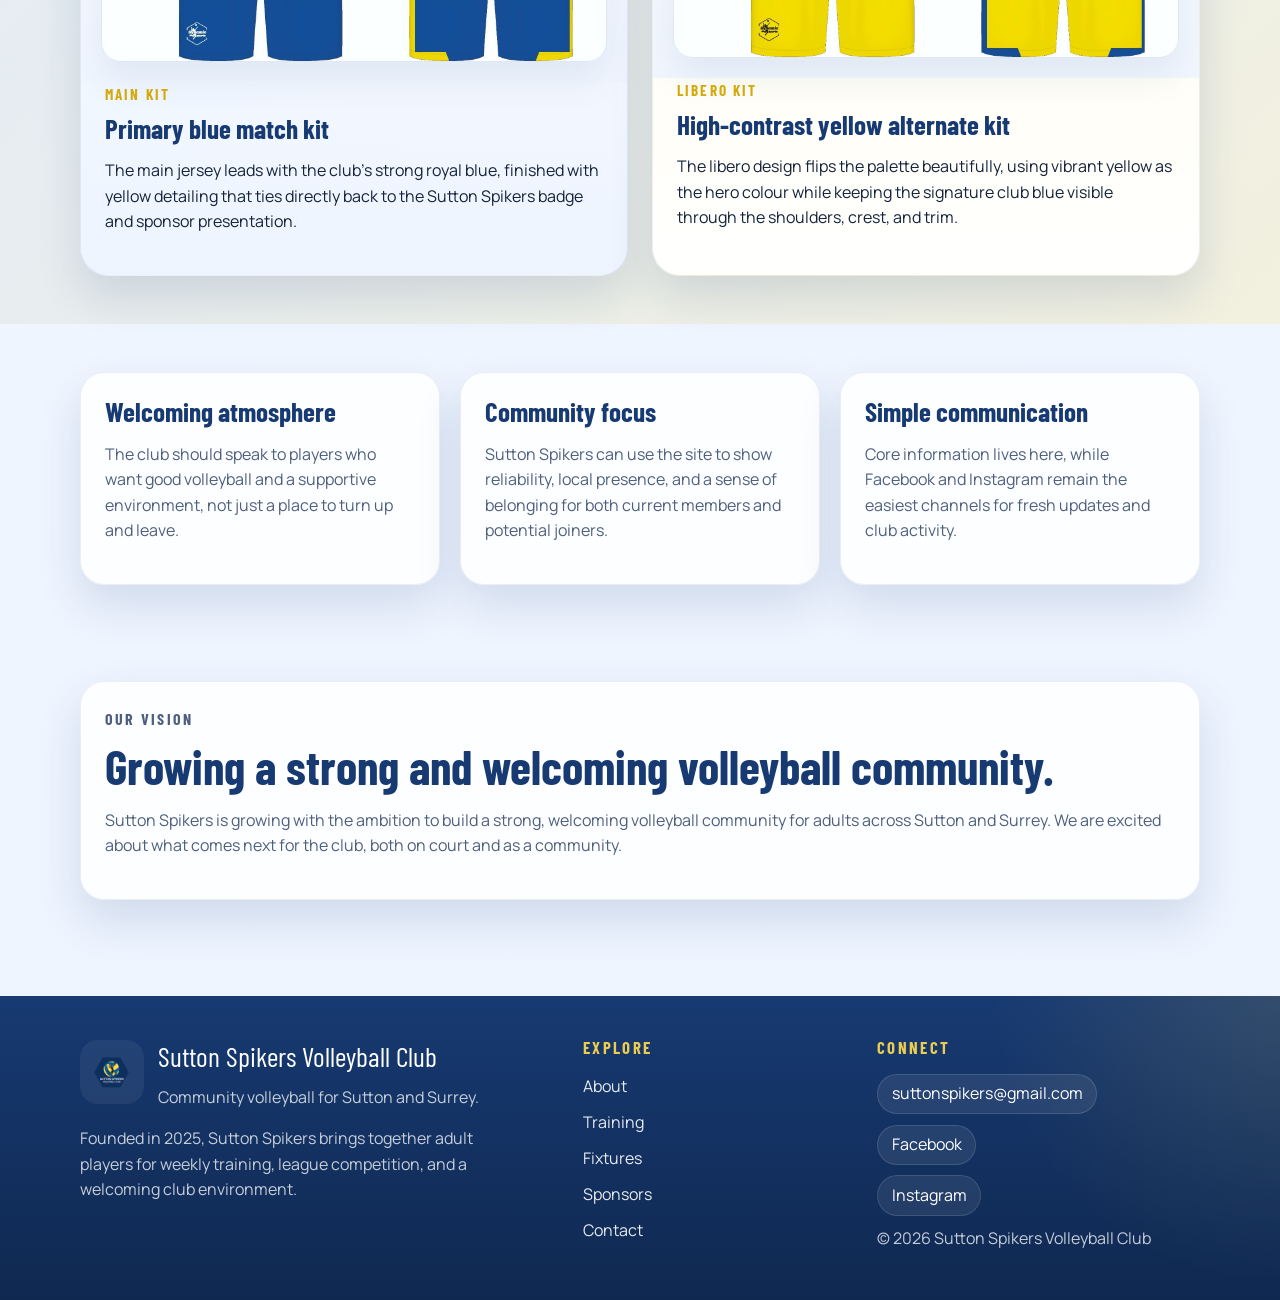
==== commit 888135d4: "Update club news, welfare details, and sponsors" ====
--- a/about.html
+++ b/about.html
@@ -147,6 +147,51 @@
       </div>
     </section>
 
+    <section class="section">
+      <div class="container">
+        <div class="section-heading">
+          <p class="eyebrow">Club leadership</p>
+          <h2>Committee and officer roles confirmed at the 2026 AGM.</h2>
+          <p>
+            Sutton Spikers members confirmed the club's Executive Committee and additional officer roles at the Annual
+            General Meeting held on Sunday 21 June 2026. The expanded Executive Committee roles take effect from
+            1 August 2026, in line with Constitution v1.1.
+          </p>
+        </div>
+        <div class="card-grid">
+          <article class="info-card info-card--important">
+            <p class="card-label">Executive Committee</p>
+            <h3>Principal roles</h3>
+            <ul class="detail-list">
+              <li><strong>Chairperson:</strong> Rineesh Cheriyan</li>
+              <li><strong>Secretary:</strong> Rajesh Kurup</li>
+              <li><strong>Treasurer:</strong> Rexon Jose</li>
+            </ul>
+          </article>
+          <article class="info-card">
+            <p class="card-label">From 1 August 2026</p>
+            <h3>Expanded roles</h3>
+            <ul class="detail-list">
+              <li><strong>Vice Chairperson:</strong> Paolo Rocco</li>
+              <li><strong>Assistant Secretary:</strong> Philips Varghese</li>
+              <li><strong>Assistant Treasurer:</strong> Rinu Varghese</li>
+              <li><strong>SVA Representative:</strong> Tinu Sany</li>
+            </ul>
+          </article>
+          <article class="info-card">
+            <p class="card-label">Club officers</p>
+            <h3>Support roles</h3>
+            <ul class="detail-list">
+              <li><strong>Fixture Secretary - Team 1:</strong> Anandu Sanalkumar</li>
+              <li><strong>Fixture Secretary - Team 2:</strong> Tinu Sany</li>
+              <li><strong>Social Media Team:</strong> Bibin Michale, Jins Boby, Rohit</li>
+              <li><strong>Welfare Officer:</strong> Stinu Easo</li>
+            </ul>
+          </article>
+        </div>
+      </div>
+    </section>
+
     <section class="section section--accent">
       <div class="container">
         <div class="section-heading">
--- a/styles.css
+++ b/styles.css
@@ -501,6 +501,12 @@
   box-shadow: 0 10px 24px rgba(23, 58, 114, 0.08);
 }
 
+.training-badge--champion {
+  background: linear-gradient(135deg, var(--secondary), #fff0a7);
+  border-color: rgba(211, 169, 12, 0.38);
+  box-shadow: 0 14px 28px rgba(211, 169, 12, 0.16);
+}
+
 .training-feature {
   padding: 1.75rem;
   border-radius: var(--radius);
@@ -709,13 +715,29 @@
   color: var(--text);
 }
 
+.home-spotlight__panel--champion,
+.content-panel--champion {
+  background:
+    linear-gradient(180deg, rgba(23, 58, 114, 0.98), rgba(12, 34, 70, 0.98)),
+    radial-gradient(circle at right top, rgba(255, 217, 77, 0.28), transparent 34%);
+  border: 1px solid rgba(255, 217, 77, 0.28);
+  color: #fff;
+}
+
 .home-spotlight__panel h3,
 .home-spotlight__panel .card-label {
   color: #fff;
 }
 
-.home-spotlight__panel p {
+.home-spotlight__panel p,
+.content-panel--champion p {
   color: rgba(255, 255, 255, 0.84);
+}
+
+.content-panel--champion h2,
+.content-panel--champion .eyebrow,
+.content-panel--champion a {
+  color: #fff;
 }
 
 .home-spotlight__panel--light h3 {
@@ -782,29 +804,39 @@
   color: var(--primary-deep);
 }
 
-.form-strip {
-  display: inline-flex;
+.home-spotlight__meta {
+  font-weight: 700;
+  letter-spacing: 0.04em;
+}
+
+.achievement-score {
+  display: grid;
   gap: 0.35rem;
-}
-
-.form-pill {
-  display: inline-flex;
-  align-items: center;
-  justify-content: center;
-  width: 2rem;
-  height: 2rem;
-  border-radius: 10px;
-  background: #2a9c53;
-  color: #fff;
+  margin: 0.6rem 0 0.9rem;
+  padding: 1rem;
+  border-radius: 20px;
+  background: rgba(255, 255, 255, 0.1);
+  border: 1px solid rgba(255, 255, 255, 0.14);
+}
+
+.achievement-score span,
+.achievement-score strong {
   font-family: "Barlow Condensed", sans-serif;
-  font-size: 1rem;
-  font-weight: 700;
-  letter-spacing: 0.14em;
-}
-
-.home-spotlight__meta {
-  font-weight: 700;
-  letter-spacing: 0.04em;
+  line-height: 1;
+}
+
+.achievement-score span {
+  color: rgba(255, 255, 255, 0.78);
+  font-size: 1.1rem;
+  font-weight: 700;
+  letter-spacing: 0.08em;
+  text-transform: uppercase;
+}
+
+.achievement-score strong {
+  color: var(--secondary);
+  font-size: clamp(2.4rem, 8vw, 4.2rem);
+  font-weight: 700;
 }
 
 .sponsor-preview__text {
@@ -890,6 +922,12 @@
 .content-panel--highlight li,
 .content-panel--highlight .small-note {
   color: rgba(255, 255, 255, 0.84);
+}
+
+.content-panel--notice {
+  background:
+    linear-gradient(180deg, rgba(255, 248, 214, 0.96), rgba(255, 255, 255, 0.96));
+  border-color: rgba(211, 169, 12, 0.35);
 }
 
 .info-card--important {
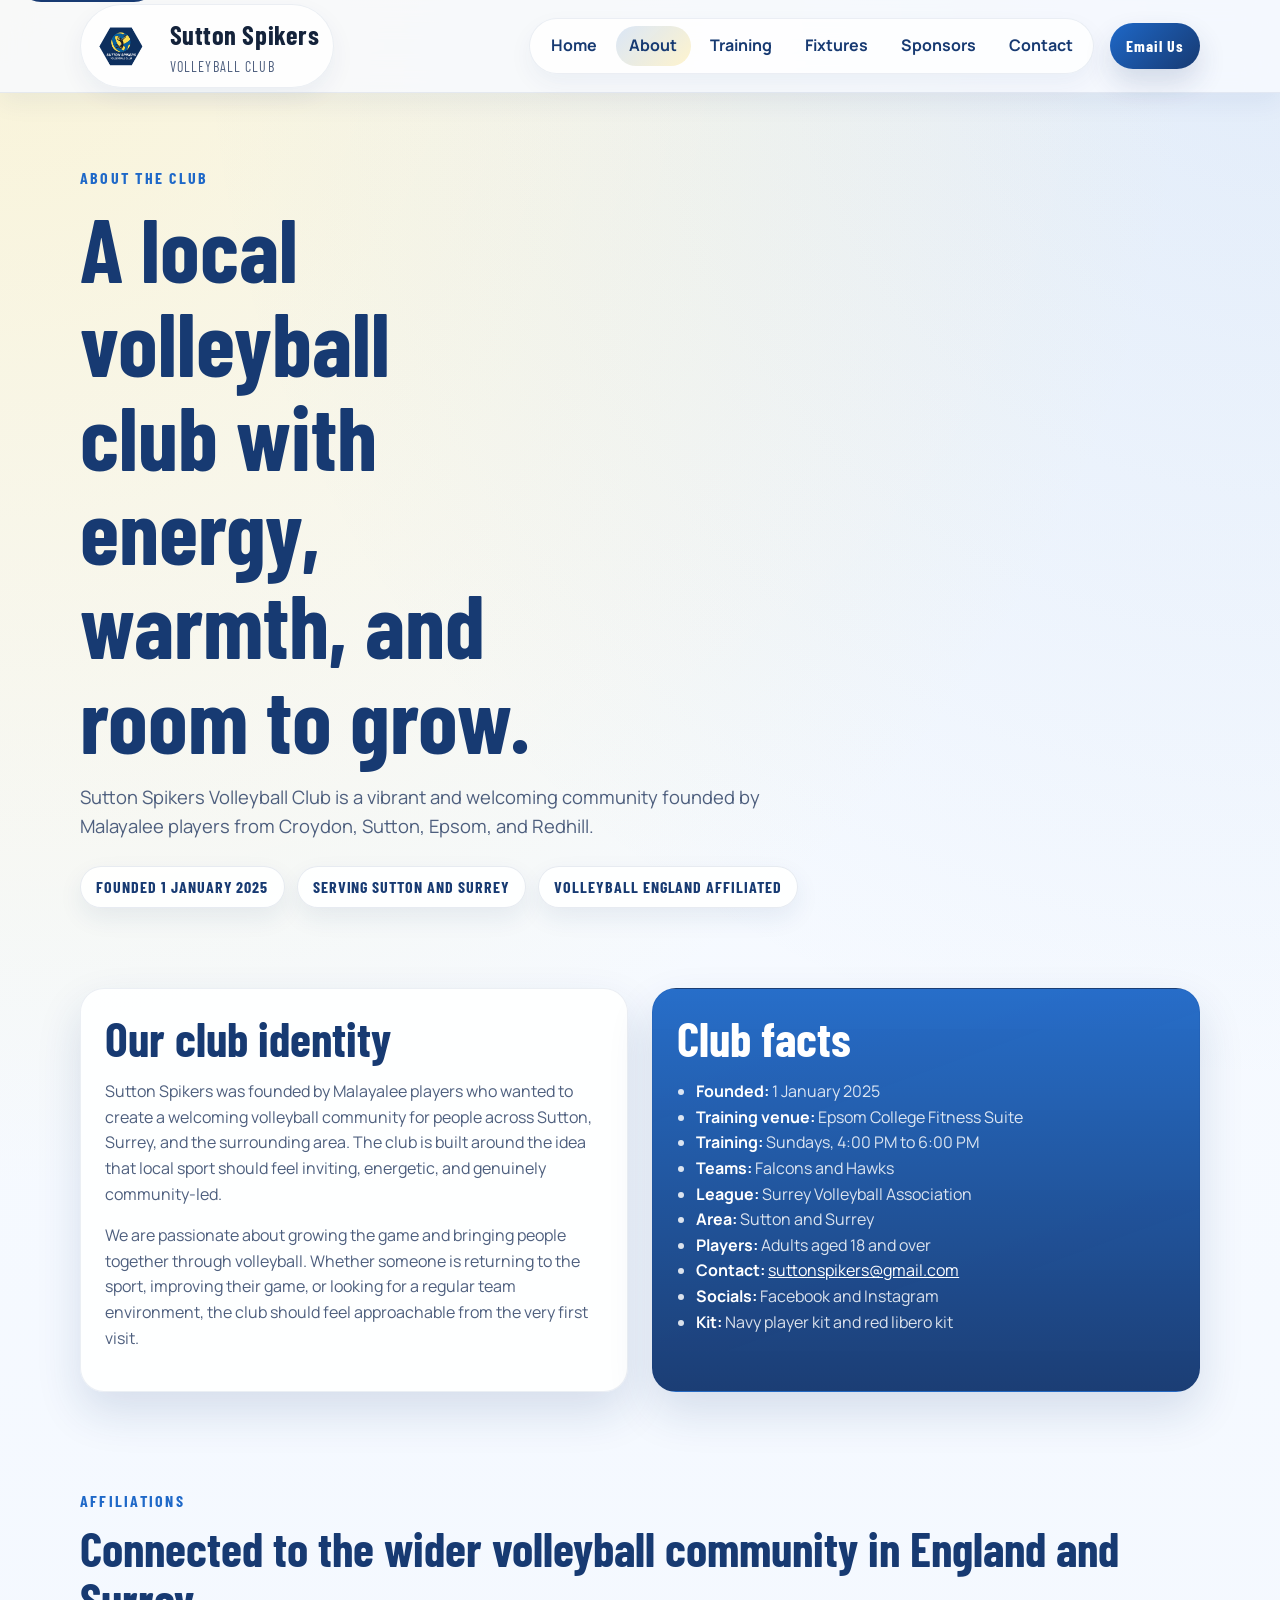
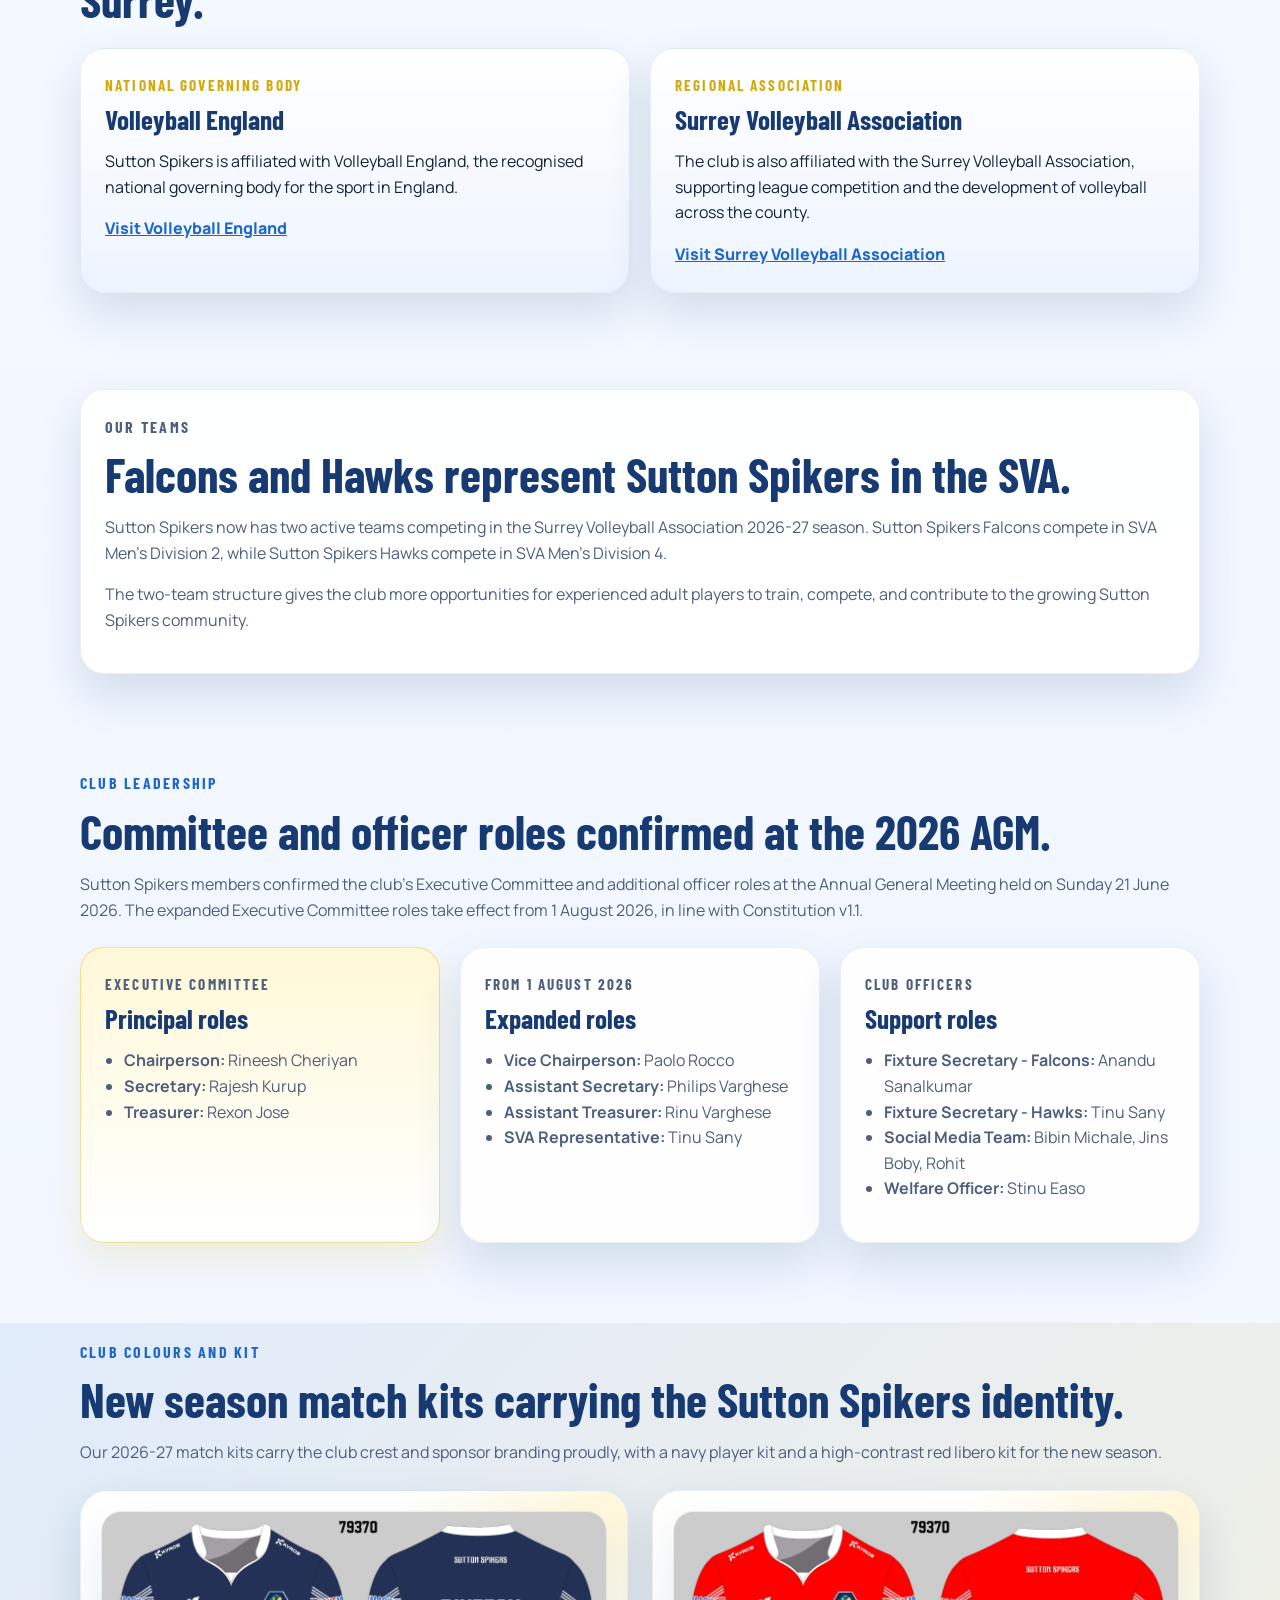
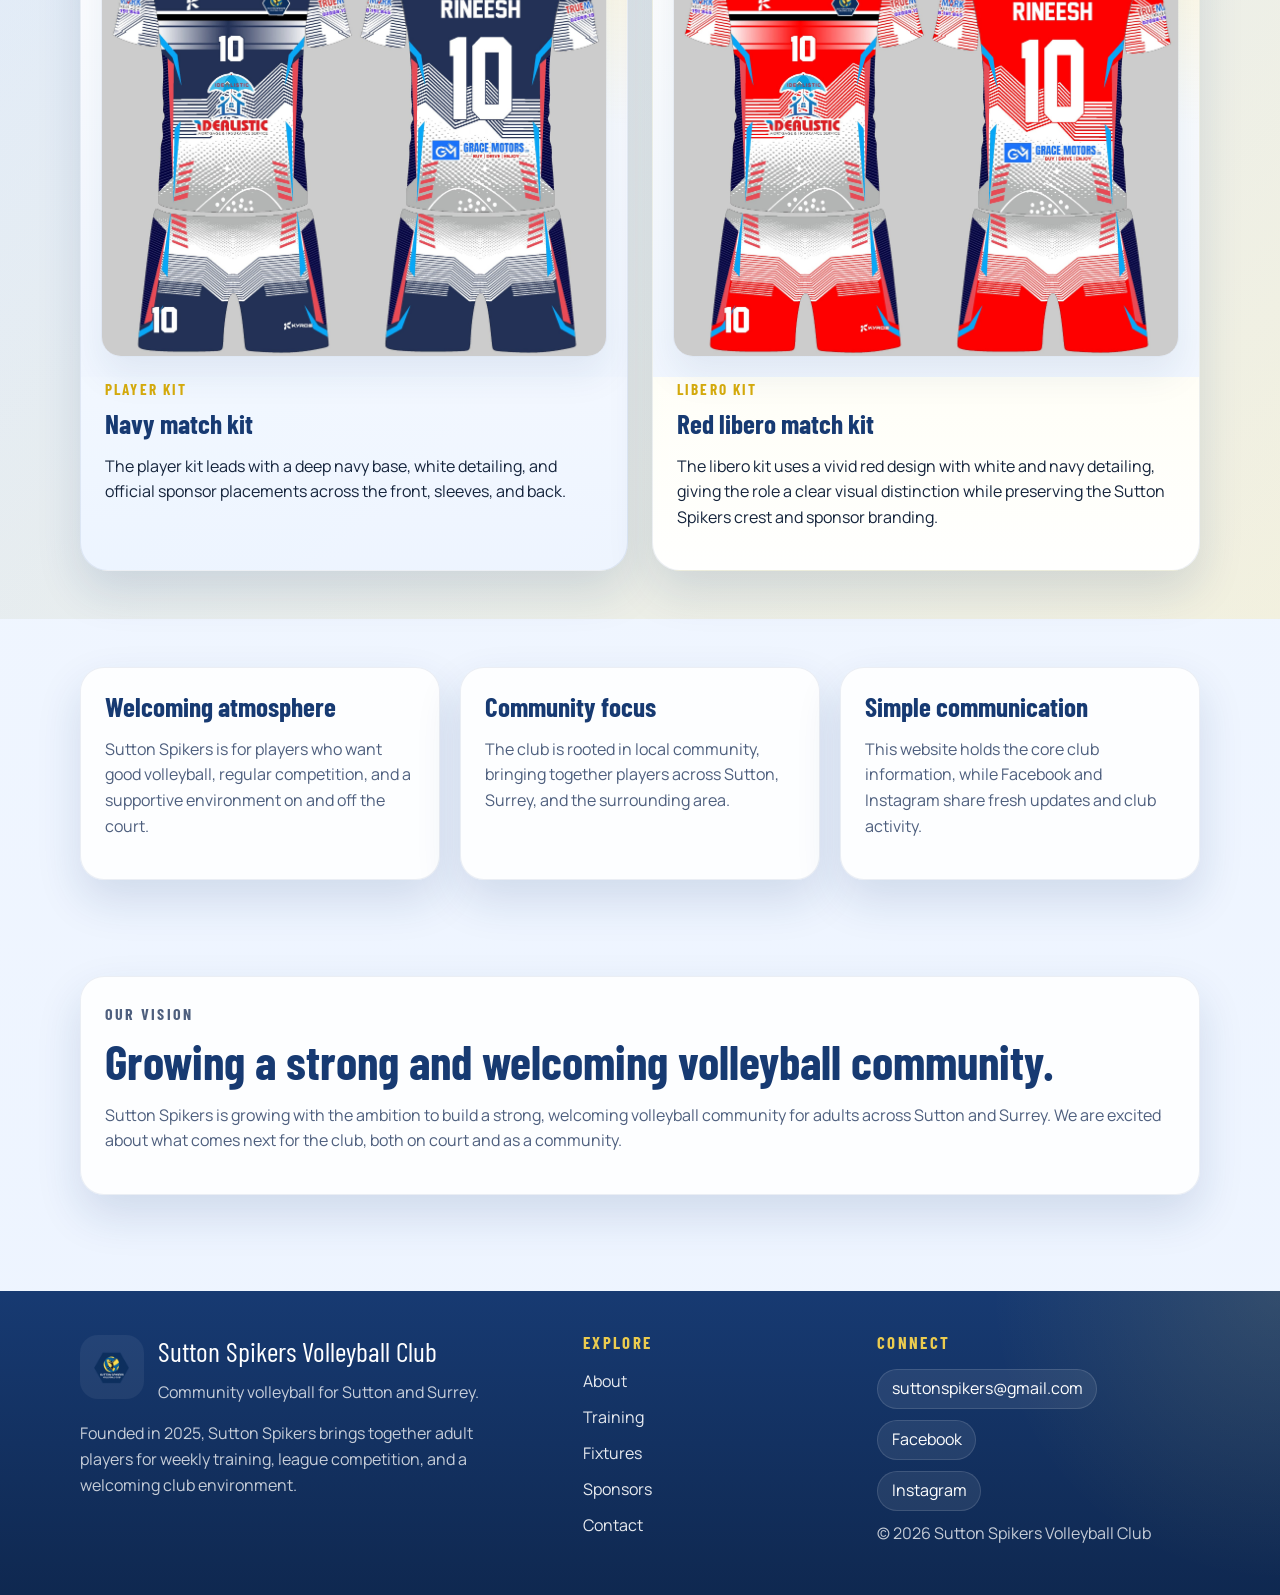
==== commit 297ea4ef: "Update 2026-27 season fixtures and homepage" ====
--- a/about.html
+++ b/about.html
@@ -104,11 +104,15 @@
           <h2>Club facts</h2>
           <ul class="detail-list">
             <li><strong>Founded:</strong> 1 January 2025</li>
-            <li><strong>Venue:</strong> Epsom College Fitness Suite</li>
+            <li><strong>Training venue:</strong> Epsom College Fitness Suite</li>
+            <li><strong>Training:</strong> Sundays, 4:00 PM to 6:00 PM</li>
+            <li><strong>Teams:</strong> Falcons and Hawks</li>
+            <li><strong>League:</strong> Surrey Volleyball Association</li>
             <li><strong>Area:</strong> Sutton and Surrey</li>
+            <li><strong>Players:</strong> Adults aged 18 and over</li>
             <li><strong>Contact:</strong> <a href="mailto:suttonspikers@gmail.com">suttonspikers@gmail.com</a></li>
             <li><strong>Socials:</strong> Facebook and Instagram</li>
-            <li><strong>Colours:</strong> Blue and yellow</li>
+            <li><strong>Kit:</strong> Navy player kit and red libero kit</li>
           </ul>
         </aside>
       </div>
@@ -139,11 +143,27 @@
               The club is also affiliated with the Surrey Volleyball Association, supporting league competition and the
               development of volleyball across the county.
             </p>
-            <a class="text-link" href="https://surreyvolleyball.weebly.com/" target="_blank" rel="noreferrer">
+            <a class="text-link" href="https://www.surreyvolleyball.co.uk/" target="_blank" rel="noreferrer">
               Visit Surrey Volleyball Association
             </a>
           </article>
         </div>
+      </div>
+    </section>
+
+    <section class="section">
+      <div class="container content-panel">
+        <p class="eyebrow">Our teams</p>
+        <h2>Falcons and Hawks represent Sutton Spikers in the SVA.</h2>
+        <p>
+          Sutton Spikers now has two active teams competing in the Surrey Volleyball Association 2026-27 season.
+          Sutton Spikers Falcons compete in SVA Men's Division 2, while Sutton Spikers Hawks compete in SVA Men's
+          Division 4.
+        </p>
+        <p>
+          The two-team structure gives the club more opportunities for experienced adult players to train, compete,
+          and contribute to the growing Sutton Spikers community.
+        </p>
       </div>
     </section>
 
@@ -182,8 +202,8 @@
             <p class="card-label">Club officers</p>
             <h3>Support roles</h3>
             <ul class="detail-list">
-              <li><strong>Fixture Secretary - Team 1:</strong> Anandu Sanalkumar</li>
-              <li><strong>Fixture Secretary - Team 2:</strong> Tinu Sany</li>
+              <li><strong>Fixture Secretary - Falcons:</strong> Anandu Sanalkumar</li>
+              <li><strong>Fixture Secretary - Hawks:</strong> Tinu Sany</li>
               <li><strong>Social Media Team:</strong> Bibin Michale, Jins Boby, Rohit</li>
               <li><strong>Welfare Officer:</strong> Stinu Easo</li>
             </ul>
@@ -196,10 +216,10 @@
       <div class="container">
         <div class="section-heading">
           <p class="eyebrow">Club colours and kit</p>
-          <h2>Two distinct looks built around the Sutton Spikers blue-and-yellow identity.</h2>
-          <p>
-            Our playing kit carries the club colours proudly, with a strong blue home look and a bold yellow libero
-            design that stands out on court.
+          <h2>New season match kits carrying the Sutton Spikers identity.</h2>
+          <p>
+            Our 2026-27 match kits carry the club crest and sponsor branding proudly, with a navy player kit and a
+            high-contrast red libero kit for the new season.
           </p>
         </div>
         <div class="kit-showcase">
@@ -207,16 +227,16 @@
             <div class="kit-card__image-wrap">
               <img
                 class="kit-card__image"
-                src="assets/kit/main-kit.jpeg"
-                alt="Sutton Spikers main blue jersey and shorts design"
+                src="assets/kit/main-kit.jpeg?v=2026-27-2"
+                alt="Sutton Spikers navy player jersey and shorts design for the 2026-27 season"
               >
             </div>
             <div class="kit-card__content">
-              <p class="card-label">Main kit</p>
-              <h3>Primary blue match kit</h3>
+              <p class="card-label">Player kit</p>
+              <h3>Navy match kit</h3>
               <p>
-                The main jersey leads with the club's strong royal blue, finished with yellow detailing that ties
-                directly back to the Sutton Spikers badge and sponsor presentation.
+                The player kit leads with a deep navy base, white detailing, and official sponsor placements across
+                the front, sleeves, and back.
               </p>
             </div>
           </article>
@@ -225,15 +245,15 @@
               <img
                 class="kit-card__image"
                 src="assets/kit/libero-kit.jpeg"
-                alt="Sutton Spikers yellow libero jersey and shorts design"
+                alt="Sutton Spikers red libero jersey and shorts design for the 2026-27 season"
               >
             </div>
             <div class="kit-card__content">
               <p class="card-label">Libero kit</p>
-              <h3>High-contrast yellow alternate kit</h3>
+              <h3>Red libero match kit</h3>
               <p>
-                The libero design flips the palette beautifully, using vibrant yellow as the hero colour while keeping
-                the signature club blue visible through the shoulders, crest, and trim.
+                The libero kit uses a vivid red design with white and navy detailing, giving the role a clear visual
+                distinction while preserving the Sutton Spikers crest and sponsor branding.
               </p>
             </div>
           </article>
@@ -246,22 +266,22 @@
         <article class="info-card">
           <h3>Welcoming atmosphere</h3>
           <p>
-            The club should speak to players who want good volleyball and a supportive environment, not just a place
-            to turn up and leave.
+            Sutton Spikers is for players who want good volleyball, regular competition, and a supportive environment
+            on and off the court.
           </p>
         </article>
         <article class="info-card">
           <h3>Community focus</h3>
           <p>
-            Sutton Spikers can use the site to show reliability, local presence, and a sense of belonging for both
-            current members and potential joiners.
+            The club is rooted in local community, bringing together players across Sutton, Surrey, and the surrounding
+            area.
           </p>
         </article>
         <article class="info-card">
           <h3>Simple communication</h3>
           <p>
-            Core information lives here, while Facebook and Instagram remain the easiest channels for fresh updates
-            and club activity.
+            This website holds the core club information, while Facebook and Instagram share fresh updates and club
+            activity.
           </p>
         </article>
       </div>
--- a/styles.css
+++ b/styles.css
@@ -507,6 +507,40 @@
   box-shadow: 0 14px 28px rgba(211, 169, 12, 0.16);
 }
 
+.hero-sponsor-badge {
+  display: inline-grid;
+  grid-template-columns: auto minmax(5.75rem, 7.25rem);
+  gap: 0.6rem;
+  align-items: center;
+  width: fit-content;
+  min-height: 2.45rem;
+  margin-top: 0.85rem;
+  padding: 0.4rem 0.6rem;
+  border-radius: 999px;
+  background: rgba(255, 255, 255, 0.82);
+  border: 1px solid rgba(23, 58, 114, 0.08);
+  box-shadow: 0 10px 22px rgba(23, 58, 114, 0.07);
+  text-decoration: none;
+}
+
+.hero-sponsor-badge span {
+  color: var(--primary-deep);
+  font-family: "Barlow Condensed", sans-serif;
+  font-size: 0.78rem;
+  font-weight: 800;
+  letter-spacing: 0.1em;
+  text-transform: uppercase;
+  white-space: nowrap;
+  opacity: 0.78;
+}
+
+.hero-sponsor-badge img {
+  display: block;
+  width: 100%;
+  max-height: 1.5rem;
+  object-fit: contain;
+}
+
 .training-feature {
   padding: 1.75rem;
   border-radius: var(--radius);
@@ -673,6 +707,195 @@
   align-items: stretch;
 }
 
+.season-compact-grid {
+  display: grid;
+  grid-template-columns: repeat(2, minmax(0, 1fr));
+  gap: 1.25rem;
+  align-items: stretch;
+}
+
+.season-heading {
+  display: flex;
+  align-items: end;
+  justify-content: space-between;
+  gap: 1.5rem;
+}
+
+.season-heading h2 {
+  margin-bottom: 0;
+}
+
+.title-sponsor-lockup {
+  display: inline-grid;
+  grid-template-columns: auto minmax(7rem, 9rem);
+  gap: 0.75rem;
+  align-items: center;
+  min-height: 3.75rem;
+  padding: 0.55rem 0.75rem;
+  border-radius: 18px;
+  background: rgba(255, 255, 255, 0.9);
+  border: 1px solid rgba(23, 58, 114, 0.08);
+  box-shadow: 0 12px 24px rgba(23, 58, 114, 0.08);
+  text-decoration: none;
+}
+
+.title-sponsor-lockup span {
+  color: var(--accent);
+  font-family: "Barlow Condensed", sans-serif;
+  font-size: 0.9rem;
+  font-weight: 800;
+  letter-spacing: 0.11em;
+  text-transform: uppercase;
+  white-space: nowrap;
+}
+
+.title-sponsor-lockup img {
+  display: block;
+  width: 100%;
+  max-height: 2.35rem;
+  object-fit: contain;
+}
+
+.season-compact-card {
+  display: grid;
+  grid-template-rows: auto 1fr 1fr;
+  gap: 0.85rem;
+  min-height: 100%;
+  padding: 1.25rem;
+  border-radius: var(--radius);
+  background:
+    linear-gradient(180deg, rgba(255, 255, 255, 0.96), rgba(247, 250, 255, 0.96));
+  border: 1px solid rgba(23, 58, 114, 0.08);
+  box-shadow: var(--shadow);
+}
+
+.season-compact-card__header {
+  display: flex;
+  align-items: center;
+  justify-content: space-between;
+  gap: 1rem;
+  min-height: 2rem;
+  padding-bottom: 0.35rem;
+  border-bottom: 1px solid rgba(23, 58, 114, 0.08);
+}
+
+.season-compact-card__header .card-label {
+  margin-bottom: 0;
+}
+
+.match-mini {
+  display: grid;
+  grid-template-columns: minmax(0, 1fr) auto;
+  gap: 1rem;
+  align-items: stretch;
+  padding: 1rem;
+  border-radius: var(--radius-sm);
+  background: rgba(237, 244, 255, 0.72);
+  border: 1px solid rgba(23, 58, 114, 0.08);
+  min-height: 8.25rem;
+}
+
+.match-mini--win {
+  background:
+    linear-gradient(180deg, rgba(240, 250, 244, 0.98), rgba(255, 255, 255, 0.96));
+  border-color: rgba(33, 126, 71, 0.24);
+}
+
+.match-mini--muted {
+  background:
+    linear-gradient(180deg, rgba(255, 255, 255, 0.94), rgba(247, 250, 255, 0.94));
+}
+
+.match-mini__team {
+  display: inline-flex;
+  margin-bottom: 0.25rem;
+  color: var(--primary);
+  font-family: "Barlow Condensed", sans-serif;
+  font-size: 0.95rem;
+  font-weight: 800;
+  letter-spacing: 0.12em;
+  text-transform: uppercase;
+}
+
+.match-mini strong {
+  display: block;
+  color: var(--primary-deep);
+  font-size: 1.02rem;
+  line-height: 1.2;
+}
+
+.match-mini p {
+  margin: 0.25rem 0 0;
+  color: var(--text-soft);
+  font-size: 0.95rem;
+}
+
+.match-mini__link {
+  display: inline-flex;
+  align-items: center;
+  justify-content: center;
+  align-self: start;
+  min-height: 2.25rem;
+  min-width: 5.25rem;
+  padding: 0.4rem 0.8rem;
+  border-radius: 999px;
+  background: rgba(23, 58, 114, 0.07);
+  border: 1px solid rgba(23, 58, 114, 0.08);
+  color: var(--primary-deep);
+  font-size: 0.85rem;
+  font-weight: 800;
+  text-decoration: none;
+  white-space: nowrap;
+}
+
+.match-mini__actions {
+  display: grid;
+  gap: 0.55rem;
+  justify-items: end;
+  align-self: start;
+}
+
+.match-mini__scoreline {
+  display: flex;
+  flex-wrap: wrap;
+  gap: 0.5rem;
+  align-items: center;
+}
+
+.match-mini__score {
+  display: inline-flex;
+  align-items: center;
+  justify-content: center;
+  min-width: 3.6rem;
+  min-height: 2.6rem;
+  padding: 0.25rem 0.7rem;
+  border-radius: 14px;
+  background: linear-gradient(135deg, #217e47, #155d35);
+  color: #fff;
+  font-family: "Barlow Condensed", sans-serif;
+  font-size: 1.7rem;
+  font-weight: 700;
+  line-height: 1;
+  box-shadow: 0 10px 20px rgba(33, 126, 71, 0.16);
+}
+
+.match-mini__sets {
+  display: flex;
+  flex-wrap: wrap;
+  gap: 0.4rem;
+  margin-top: 0.7rem;
+}
+
+.match-mini__sets span {
+  padding: 0.25rem 0.5rem;
+  border-radius: 999px;
+  background: #fff;
+  border: 1px solid rgba(23, 58, 114, 0.08);
+  color: var(--primary-deep);
+  font-size: 0.82rem;
+  font-weight: 800;
+}
+
 .home-spotlight__content,
 .home-spotlight__panel {
   padding: 1.6rem;
@@ -979,6 +1202,277 @@
 
 .fixture-table th {
   color: var(--primary-deep);
+}
+
+.fixtures-toolbar {
+  display: inline-flex;
+  flex-wrap: wrap;
+  gap: 0.5rem;
+  padding: 0.4rem;
+  margin-bottom: 1.25rem;
+  border-radius: 999px;
+  background: rgba(255, 255, 255, 0.86);
+  border: 1px solid rgba(23, 58, 114, 0.1);
+  box-shadow: 0 10px 24px rgba(23, 58, 114, 0.08);
+}
+
+.fixtures-tab {
+  min-height: 2.75rem;
+  padding: 0.55rem 1.15rem;
+  border: 0;
+  border-radius: 999px;
+  background: transparent;
+  color: var(--primary-deep);
+  font-family: "Barlow Condensed", sans-serif;
+  font-size: 1.05rem;
+  font-weight: 700;
+  letter-spacing: 0.06em;
+  text-transform: uppercase;
+  cursor: pointer;
+}
+
+.fixtures-tab.is-active {
+  background: linear-gradient(135deg, var(--primary), var(--primary-deep));
+  color: #fff;
+  box-shadow: 0 12px 24px rgba(23, 58, 114, 0.16);
+}
+
+.fixtures-summary {
+  margin-bottom: 2rem;
+}
+
+.fixtures-team-card {
+  padding: 1.6rem;
+  border-radius: var(--radius);
+  background:
+    linear-gradient(180deg, rgba(255, 255, 255, 0.96), rgba(237, 244, 255, 0.96)),
+    radial-gradient(circle at right top, rgba(255, 217, 77, 0.2), transparent 32%);
+  border: 1px solid rgba(23, 58, 114, 0.08);
+  box-shadow: var(--shadow);
+}
+
+.fixtures-team-card__meta {
+  display: flex;
+  flex-wrap: wrap;
+  gap: 0.65rem;
+  margin-top: 1rem;
+}
+
+.fixtures-team-card__meta span,
+.match-status {
+  display: inline-flex;
+  align-items: center;
+  min-height: 2rem;
+  padding: 0.35rem 0.75rem;
+  border-radius: 999px;
+  background: rgba(23, 58, 114, 0.07);
+  color: var(--primary-deep);
+  font-size: 0.9rem;
+  font-weight: 800;
+  white-space: nowrap;
+}
+
+.fixtures-section {
+  margin-top: 2.25rem;
+}
+
+.fixtures-table-wrap {
+  overflow-x: auto;
+  border-radius: 20px;
+  background: rgba(255, 255, 255, 0.9);
+  border: 1px solid rgba(23, 58, 114, 0.08);
+  box-shadow: var(--shadow);
+}
+
+.fixtures-table {
+  min-width: 880px;
+}
+
+.fixtures-table th:first-child,
+.fixtures-table td:first-child {
+  min-width: 7.8rem;
+  white-space: nowrap;
+}
+
+.fixtures-table th,
+.fixtures-table td {
+  vertical-align: top;
+}
+
+.fixtures-table th:nth-child(4),
+.fixtures-table td:nth-child(4) {
+  width: 6.5rem;
+  text-align: center;
+}
+
+.fixtures-table .home-away {
+  width: 2.15rem;
+  height: 2.15rem;
+  border-radius: 11px;
+  box-shadow: 0 6px 14px rgba(23, 58, 114, 0.1);
+}
+
+.fixture-row--completed {
+  background: rgba(33, 126, 71, 0.08);
+}
+
+.match-status--win {
+  background: rgba(33, 126, 71, 0.12);
+  color: #1d6b3e;
+}
+
+.home-away {
+  display: inline-flex;
+  align-items: center;
+  justify-content: center;
+  width: 3rem;
+  height: 3rem;
+  padding: 0;
+  border-radius: 14px;
+  background-position: center;
+  background-repeat: no-repeat;
+  background-size: cover;
+  box-shadow: 0 10px 20px rgba(23, 58, 114, 0.12);
+}
+
+.home-away::before {
+  display: none;
+}
+
+.home-away--home {
+  background-image: url("assets/icons/home-match.svg");
+  border: 1px solid rgba(211, 169, 12, 0.34);
+}
+
+.home-away--away {
+  background-image: url("assets/icons/away-match.svg");
+  border: 1px solid rgba(23, 58, 114, 0.18);
+}
+
+.club-team {
+  color: var(--primary-deep);
+}
+
+.fixture-card-list {
+  display: none;
+}
+
+.result-card {
+  display: grid;
+  gap: 1.1rem;
+  padding: 1.35rem 1.45rem;
+  border-radius: var(--radius-sm);
+  background: rgba(255, 255, 255, 0.92);
+  border: 1px solid rgba(23, 58, 114, 0.08);
+  box-shadow: 0 14px 30px rgba(23, 58, 114, 0.1);
+}
+
+.result-card + .result-card {
+  margin-top: 1rem;
+}
+
+.result-card--win {
+  border-color: rgba(33, 126, 71, 0.26);
+  background:
+    linear-gradient(180deg, rgba(244, 252, 247, 0.98), rgba(255, 255, 255, 0.98));
+}
+
+.result-card--empty p {
+  margin: 0;
+  color: var(--text-soft);
+}
+
+.result-card__header {
+  display: flex;
+  align-items: flex-start;
+  justify-content: space-between;
+  gap: 1rem;
+}
+
+.result-card__header .home-away {
+  width: 2.4rem;
+  height: 2.4rem;
+  border-radius: 12px;
+  flex-shrink: 0;
+}
+
+.result-card__header h3 {
+  margin-bottom: 0;
+}
+
+.result-card__venue {
+  margin: 0;
+}
+
+.result-scoreline {
+  display: grid;
+  grid-template-columns: minmax(0, 1fr) auto minmax(0, 1fr);
+  gap: 1rem;
+  align-items: center;
+  padding: 1rem;
+  border-radius: 18px;
+  background: rgba(23, 58, 114, 0.05);
+  border: 1px solid rgba(23, 58, 114, 0.08);
+}
+
+.result-scoreline__team {
+  min-width: 0;
+  color: var(--primary-deep);
+  font-family: "Barlow Condensed", sans-serif;
+  font-size: clamp(1.3rem, 3vw, 1.9rem);
+  font-weight: 700;
+  line-height: 1.05;
+}
+
+.result-scoreline__team--right {
+  text-align: right;
+}
+
+.result-scoreline__score {
+  display: inline-flex;
+  align-items: center;
+  justify-content: center;
+  min-width: 5.4rem;
+  min-height: 4rem;
+  padding: 0.35rem 0.85rem;
+  border-radius: 18px;
+  background: linear-gradient(135deg, #217e47, #155d35);
+  color: #fff;
+  font-family: "Barlow Condensed", sans-serif;
+  font-size: clamp(2rem, 5vw, 3rem);
+  line-height: 1;
+  box-shadow: 0 14px 26px rgba(33, 126, 71, 0.18);
+}
+
+.set-breakdown {
+  padding: 0.85rem 0.95rem;
+  border-radius: 16px;
+  background: rgba(237, 244, 255, 0.78);
+}
+
+.set-breakdown p {
+  margin: 0 0 0.7rem;
+  color: var(--primary-deep);
+  font-family: "Barlow Condensed", sans-serif;
+  font-size: 1.05rem;
+  font-weight: 800;
+  letter-spacing: 0.08em;
+  text-transform: uppercase;
+}
+
+.set-breakdown div {
+  display: flex;
+  flex-wrap: wrap;
+  gap: 0.5rem;
+  margin-top: 0.75rem;
+}
+
+.set-breakdown span {
+  padding: 0.35rem 0.65rem;
+  border-radius: 999px;
+  background: #fff;
+  border: 1px solid rgba(23, 58, 114, 0.08);
+  font-weight: 700;
 }
 
 .site-footer {
@@ -1074,6 +1568,7 @@
 @media (max-width: 900px) {
   .hero__grid,
   .card-grid,
+  .season-compact-grid,
   .feature-split,
   .content-grid,
   .contact-grid,
@@ -1143,6 +1638,100 @@
   h1 {
     max-width: 100%;
   }
+
+  .season-heading {
+    align-items: start;
+    flex-direction: column;
+  }
+
+  .title-sponsor-lockup {
+    grid-template-columns: auto minmax(6.5rem, 8rem);
+  }
+
+  .fixtures-toolbar {
+    display: grid;
+    grid-template-columns: repeat(2, minmax(0, 1fr));
+    width: 100%;
+    border-radius: 20px;
+  }
+
+  .fixtures-tab {
+    width: 100%;
+  }
+
+  .fixtures-table-wrap {
+    display: none;
+  }
+
+  .fixture-card-list {
+    display: grid;
+    gap: 0.85rem;
+  }
+
+  .fixture-card {
+    padding: 1rem;
+    border-radius: var(--radius-sm);
+    background: rgba(255, 255, 255, 0.92);
+    border: 1px solid rgba(23, 58, 114, 0.08);
+    box-shadow: 0 12px 24px rgba(23, 58, 114, 0.08);
+  }
+
+  .fixture-card--completed {
+    border-color: rgba(33, 126, 71, 0.28);
+    background: rgba(240, 250, 244, 0.98);
+  }
+
+  .fixture-card__topline,
+  .fixture-card__meta {
+    display: flex;
+    flex-wrap: wrap;
+    gap: 0.55rem;
+    align-items: center;
+    justify-content: space-between;
+  }
+
+  .fixture-card__topline {
+    color: var(--primary);
+    font-weight: 800;
+  }
+
+  .fixture-card__teams {
+    display: grid;
+    gap: 0.35rem;
+    margin: 0.75rem 0;
+    font-size: 1.05rem;
+  }
+
+  .fixture-card__teams .home-away {
+    align-self: start;
+  }
+
+  .match-mini {
+    grid-template-columns: 1fr;
+    min-height: 0;
+  }
+
+  .match-mini__link {
+    width: fit-content;
+  }
+
+  .match-mini__actions {
+    justify-items: start;
+  }
+
+  .result-scoreline {
+    grid-template-columns: 1fr;
+    gap: 0.7rem;
+  }
+
+  .result-scoreline__team,
+  .result-scoreline__team--right {
+    text-align: left;
+  }
+
+  .result-scoreline__score {
+    width: fit-content;
+  }
 }
 
 @media (max-width: 560px) {
